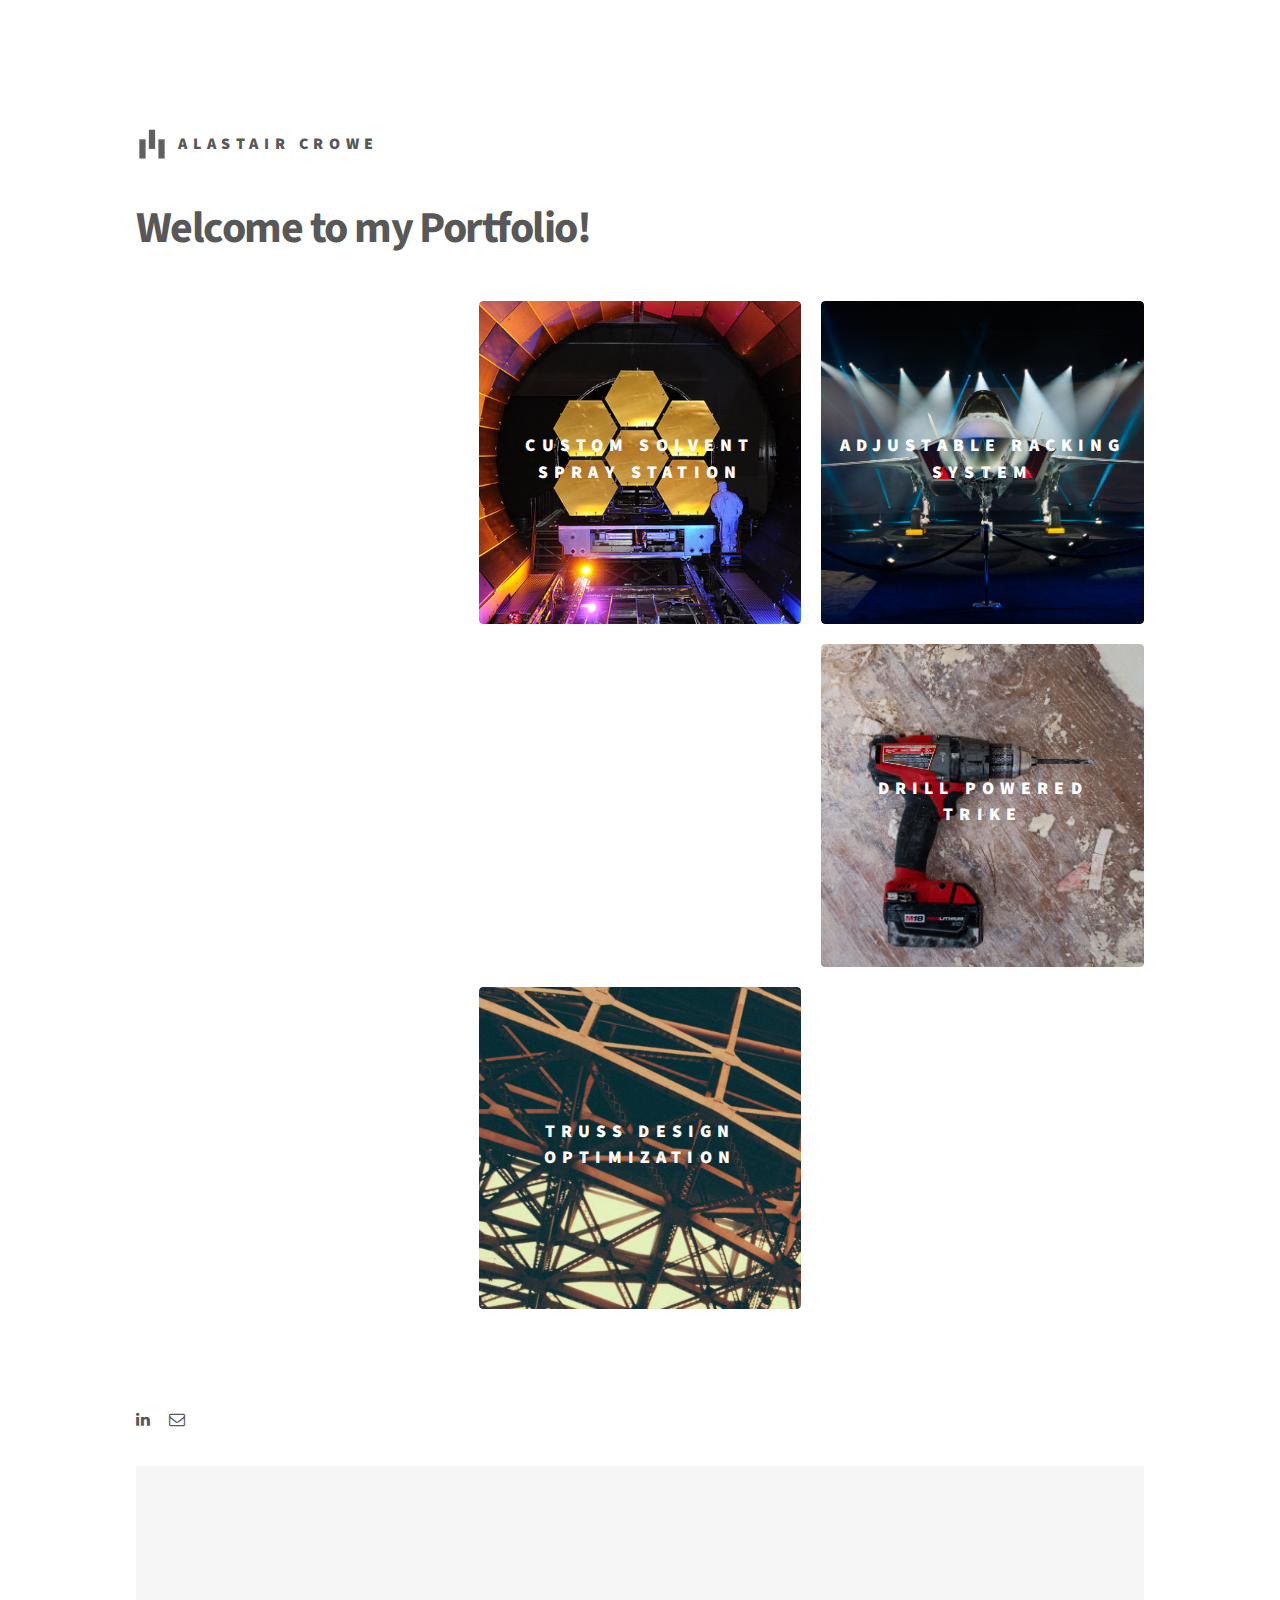
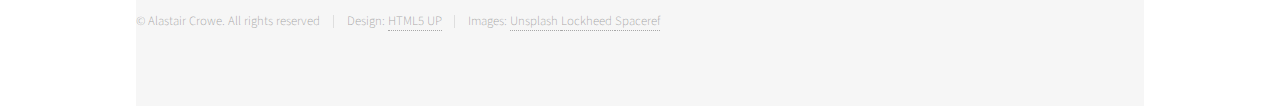
==== index.html @ b6aa8b02 "links" ====
<!DOCTYPE HTML>
<!--
	Phantom by HTML5 UP
	html5up.net | @ajlkn
	Free for personal and commercial use under the CCA 3.0 license (html5up.net/license)
-->
<html>
	<head>
		<title>Alastair Crowe's Portfolio</title>
		<meta charset="utf-8" />
		<meta name="viewport" content="width=device-width, initial-scale=1, user-scalable=no" />
		<link rel="stylesheet" href="assets/css/main.css" />
		<noscript><link rel="stylesheet" href="assets/css/noscript.css" /></noscript>
	</head>
	<body class="is-preload">
		<!-- Wrapper -->
			<div id="wrapper">

				<!-- Header -->
					<header id="header">
						<div class="inner">

							<!-- Logo -->
								<a href="index.html" class="logo">
									<span class="symbol"><img src="images/logo.svg" alt="" /></span><span class="title">Alastair Crowe</span>
								</a>


				<!-- Main -->
					<div id="main">
						<div class="inner">
							<header>
								<h1>Welcome to my Portfolio!
								</h1>

								
							</header>
							

							<section class="tiles">
									<article class="style3">
											<span class="image">
												<img src="images/flo.jpg" alt="" />
											</span>
											<a href="seniordesign.html">
												<h2>Flow Visulization System</h2>
												<div class="content">
													<p>Design Center Colorado</p>
												</div>
											</a>
										</article>
								<article class="style1">
									<span class="image">
										<img src="images/ballcr.jpg" alt="" />
									</span>
									<a href="solvent.html">
										<h2>Custom Solvent Spray Station</h2>
										<div class="content">
											<p>Ball Aerospace</p>
										</div>
									</a>
								</article>
								<article class="style2">
									<span class="image">
										<img src="images/racking.jpg" alt="" />
									</span>
									<a href="racks.html">
										<h2>Adjustable Racking System</h2>
										<div class="content">
											<p>Ball Aerospace</p>
										</div>
									</a>
								</article>

							
								<article class="style5">
									<span class="image">
										<img src="images/wastewater.jpg" alt="" />
									</span>
									<a href="MWH.html">
										<h2>Prefabricated Sump Proposal and Trial</h2>
										<div class="content">
											<p>MWH Constructors </p>
										</div>
									</a>
								</article>
								<article class="style6">
									<span class="image">
										<img src="images/numbers.jpg" alt="" />
									</span>
									<a href="handwritten.html">
										<h2>Handwritten Number Recognition</h2>
										<div class="content">
											<p>University of Colorado</p>
										</div>
									</a>
								</article>
								<article class="style2">
									<span class="image">
										<img src="images/drill.jpg" alt="" />
									</span>
									<a href="componantD.html">
										<h2>Drill Powered Trike</h2>
										<div class="content">
											<p>University of Colorado</p>
										</div>
									</a>
								</article>
								<article class="style3">
									<span class="image">
										<img src="images/doku.jpg" alt="" />
									</span>
									<a href="sudoku.html">
										<h2>Sudoku Solver</h2>
										<div class="content">
											<p>University of Colorado</p>
										</div>
									</a>
								</article>
								<article class="style1">
									<span class="image">
										<img src="images/trusspin.jpg" alt="" />
									</span>
									<a href="truss.html">
										<h2>Truss Design Optimization</h2>
										<div class="content">
											<p>University of Colorado</p>
										</div>
									</a>
								</article>

								
								
								
							</section>
						</div>
					</div>

				<!-- Footer -->

				<section>
									
						<ul class="icons">
							<li><a href="http://linkedin.com/in/alastaircrowe" class="icon style1 fa-linkedin"><span class="label">LinkedIn</span></a></li>
							
							<li><a href="contact.html" class="icon style1 fa-envelope-o"><span class="label">Email</span></a></li>
						</ul>
					</section>

					<footer id="footer">
							<div class="inner">
								

								<ul class="copyright">
									<li>&copy; Alastair Crowe. All rights reserved</li><li>Design: <a href="http://html5up.net">HTML5 UP</a></li><li>Images: <a href="unsplash.com">Unsplash </a><a href="https://www.flickr.com/photos/lockheedmartin/sets/72157601438420763/with/31091613120/">Lockheed </a><a href="http://spaceref.com/event/28th-national-space-symposium/ball-aerospace-opens-the-aperture-at-28th-annual-national-space-symposium.html">Spaceref</a></li>
								</ul>
							</div>
						</footer>
			</div>

		<!-- Scripts -->
			<script src="assets/js/jquery.min.js"></script>
			<script src="assets/js/browser.min.js"></script>
			<script src="assets/js/breakpoints.min.js"></script>
			<script src="assets/js/util.js"></script>
			<script src="assets/js/main.js"></script>

	</body>
</html>
---- assets/css/main.css ----
@import url(font-awesome.min.css);
@import url("https://fonts.googleapis.com/css?family=Source+Sans+Pro:300,700,900");

/*
	Phantom by HTML5 UP
	html5up.net | @ajlkn
	Free for personal and commercial use under the CCA 3.0 license (html5up.net/license)
*/

html, body, div, span, applet, object,
iframe, h1, h2, h3, h4, h5, h6, p, blockquote,
pre, a, abbr, acronym, address, big, cite,
code, del, dfn, em, img, ins, kbd, q, s, samp,
small, strike, strong, sub, sup, tt, var, b,
u, i, center, dl, dt, dd, ol, ul, li, fieldset,
form, label, legend, table, caption, tbody,
tfoot, thead, tr, th, td, article, aside,
canvas, details, embed, figure, figcaption,
footer, header, hgroup, menu, nav, output, ruby,
section, summary, time, mark, audio, video {
	margin: 0;
	padding: 0;
	border: 0;
	font-size: 100%;
	font: inherit;
	vertical-align: baseline;}

article, aside, details, figcaption, figure,
footer, header, hgroup, menu, nav, section {
	display: block;}

body {
	line-height: 1;
}

ol, ul {
	list-style: none;
}

blockquote, q {
	quotes: none;
}

	blockquote:before, blockquote:after, q:before, q:after {
		content: '';
		content: none;
	}

table {
	border-collapse: collapse;
	border-spacing: 0;
}

body {
	-webkit-text-size-adjust: none;
}

mark {
	background-color: transparent;
	color: inherit;
}

input::-moz-focus-inner {
	border: 0;
	padding: 0;
}

input, select, textarea {
	-moz-appearance: none;
	-webkit-appearance: none;
	-ms-appearance: none;
	appearance: none;
}

/* Basic */

	@-ms-viewport {
		width: device-width;
	}

	body {
		-ms-overflow-style: scrollbar;
	}

	@media screen and (max-width: 480px) {

		html, body {
			min-width: 320px;
		}

	}

	html {
		box-sizing: border-box;
	}

	*, *:before, *:after {
		box-sizing: inherit;
	}

	body {
		background: #ffffff;
	}

		body.is-preload *, body.is-preload *:before, body.is-preload *:after {
			-moz-animation: none !important;
			-webkit-animation: none !important;
			-ms-animation: none !important;
			animation: none !important;
			-moz-transition: none !important;
			-webkit-transition: none !important;
			-ms-transition: none !important;
			transition: none !important;
		}

/* Type */

	body, input, select, textarea {
		color: #585858;
		font-family: "Source Sans Pro", Helvetica, sans-serif;
		font-size: 16pt;
		font-weight: 300;
		line-height: 1.75;
	}

		@media screen and (max-width: 1680px) {

			body, input, select, textarea {
				font-size: 14pt;
			}

		}

		@media screen and (max-width: 1280px) {

			body, input, select, textarea {
				font-size: 12pt;
			}

		}

	a {
		-moz-transition: border-bottom-color 0.2s ease, color 0.2s ease;
		-webkit-transition: border-bottom-color 0.2s ease, color 0.2s ease;
		-ms-transition: border-bottom-color 0.2s ease, color 0.2s ease;
		transition: border-bottom-color 0.2s ease, color 0.2s ease;
		text-decoration: none;
		color: #585858;
		border-bottom: dotted 1px rgba(88, 88, 88, 0.5);
	}

		a:hover {
			border-bottom-color: transparent;
			color: #f2849e !important;
		}

	strong, b {
		font-weight: 900;
	}

	em, i {
		font-style: italic;
	}

	p {
		margin: 0 0 2em 0;
	}

	h1 {
		font-size: 2.75em;
		font-weight: 700;
		line-height: 1.3;
		margin: 0 0 1em 0;
		letter-spacing: -0.035em;
	}

		h1 a {
			color: inherit;
		}

		@media screen and (max-width: 736px) {

			h1 {
				font-size: 2em;
				margin: 0 0 1em 0;
			}

		}

		@media screen and (max-width: 360px) {

			h1 {
				font-size: 1.75em;
			}

		}

	h2, h3, h4, h5, h6 {
		font-weight: 900;
		line-height: 1.5;
		margin: 0 0 2em 0;
		text-transform: uppercase;
		letter-spacing: 0.35em;
	}

		h2 a, h3 a, h4 a, h5 a, h6 a {
			color: inherit;
		}

	h2 {
		font-size: 1.1em;
	}

	h3 {
		font-size: 1em;
	}

	h4 {
		font-size: 0.8em;
	}

	h5 {
		font-size: 0.8em;
	}

	h6 {
		font-size: 0.8em;
	}

	@media screen and (max-width: 980px) {

		h1 br, h2 br, h3 br, h4 br, h5 br, h6 br {
			display: none;
		}

	}

	@media screen and (max-width: 736px) {

		h2 {
			font-size: 1em;
		}

		h3 {
			font-size: 0.8em;
		}

	}

	sub {
		font-size: 0.8em;
		position: relative;
		top: 0.5em;
	}

	sup {
		font-size: 0.8em;
		position: relative;
		top: -0.5em;
	}

	blockquote {
		border-left: solid 4px #c9c9c9;
		font-style: italic;
		margin: 0 0 2em 0;
		padding: 0.5em 0 0.5em 2em;
	}

	code {
		background: rgba(144, 144, 144, 0.075);
		border-radius: 4px;
		border: solid 1px #c9c9c9;
		font-family: "Courier New", monospace;
		font-size: 0.9em;
		margin: 0 0.25em;
		padding: 0.25em 0.65em;
	}

	pre {
		-webkit-overflow-scrolling: touch;
		font-family: "Courier New", monospace;
		font-size: 0.9em;
		margin: 0 0 2em 0;
	}

		pre code {
			display: block;
			line-height: 1.75;
			padding: 1em 1.5em;
			overflow-x: auto;
		}

	hr {
		border: 0;
		border-bottom: solid 1px #c9c9c9;
		margin: 2em 0;
	}

		hr.major {
			margin: 3em 0;
		}

	.align-left {
		text-align: left;
	}

	.align-center {
		text-align: center;
	}

	.align-right {
		text-align: right;
	}

/* Row */

	.row {
		display: flex;
		flex-wrap: wrap;
		box-sizing: border-box;
		align-items: stretch;
	}

		.row > * {
			box-sizing: border-box;
		}

		.row.gtr-uniform > * > :last-child {
			margin-bottom: 0;
		}

		.row.aln-left {
			justify-content: flex-start;
		}

		.row.aln-center {
			justify-content: center;
		}

		.row.aln-right {
			justify-content: flex-end;
		}

		.row.aln-top {
			align-items: flex-start;
		}

		.row.aln-middle {
			align-items: center;
		}

		.row.aln-bottom {
			align-items: flex-end;
		}

		.row > .imp {
			order: -1;
		}

		.row > .col-1 {
			width: 8.3333333333%;
		}

		.row > .off-1 {
			margin-left: 8.3333333333%;
		}

		.row > .col-2 {
			width: 16.6666666667%;
		}

		.row > .off-2 {
			margin-left: 16.6666666667%;
		}

		.row > .col-3 {
			width: 25%;
		}

		.row > .off-3 {
			margin-left: 25%;
		}

		.row > .col-4 {
			width: 33.3333333333%;
		}

		.row > .off-4 {
			margin-left: 33.3333333333%;
		}

		.row > .col-5 {
			width: 41.6666666667%;
		}

		.row > .off-5 {
			margin-left: 41.6666666667%;
		}

		.row > .col-6 {
			width: 50%;
		}

		.row > .off-6 {
			margin-left: 50%;
		}

		.row > .col-7 {
			width: 58.3333333333%;
		}

		.row > .off-7 {
			margin-left: 58.3333333333%;
		}

		.row > .col-8 {
			width: 66.6666666667%;
		}

		.row > .off-8 {
			margin-left: 66.6666666667%;
		}

		.row > .col-9 {
			width: 75%;
		}

		.row > .off-9 {
			margin-left: 75%;
		}

		.row > .col-10 {
			width: 83.3333333333%;
		}

		.row > .off-10 {
			margin-left: 83.3333333333%;
		}

		.row > .col-11 {
			width: 91.6666666667%;
		}

		.row > .off-11 {
			margin-left: 91.6666666667%;
		}

		.row > .col-12 {
			width: 100%;
		}

		.row > .off-12 {
			margin-left: 100%;
		}

		.row.gtr-0 {
			margin-top: 0;
			margin-left: 0em;
		}

			.row.gtr-0 > * {
				padding: 0 0 0 0em;
			}

			.row.gtr-0.gtr-uniform {
				margin-top: 0em;
			}

				.row.gtr-0.gtr-uniform > * {
					padding-top: 0em;
				}

		.row.gtr-25 {
			margin-top: 0;
			margin-left: -0.5em;
		}

			.row.gtr-25 > * {
				padding: 0 0 0 0.5em;
			}

			.row.gtr-25.gtr-uniform {
				margin-top: -0.5em;
			}

				.row.gtr-25.gtr-uniform > * {
					padding-top: 0.5em;
				}

		.row.gtr-50 {
			margin-top: 0;
			margin-left: -1em;
		}

			.row.gtr-50 > * {
				padding: 0 0 0 1em;
			}

			.row.gtr-50.gtr-uniform {
				margin-top: -1em;
			}

				.row.gtr-50.gtr-uniform > * {
					padding-top: 1em;
				}

		.row {
			margin-top: 0;
			margin-left: -2em;
		}

			.row > * {
				padding: 0 0 0 2em;
			}

			.row.gtr-uniform {
				margin-top: -2em;
			}

				.row.gtr-uniform > * {
					padding-top: 2em;
				}

		.row.gtr-150 {
			margin-top: 0;
			margin-left: -3em;
		}

			.row.gtr-150 > * {
				padding: 0 0 0 3em;
			}

			.row.gtr-150.gtr-uniform {
				margin-top: -3em;
			}

				.row.gtr-150.gtr-uniform > * {
					padding-top: 3em;
				}

		.row.gtr-200 {
			margin-top: 0;
			margin-left: -4em;
		}

			.row.gtr-200 > * {
				padding: 0 0 0 4em;
			}

			.row.gtr-200.gtr-uniform {
				margin-top: -4em;
			}

				.row.gtr-200.gtr-uniform > * {
					padding-top: 4em;
				}

		@media screen and (max-width: 1680px) {

			.row {
				display: flex;
				flex-wrap: wrap;
				box-sizing: border-box;
				align-items: stretch;
			}

				.row > * {
					box-sizing: border-box;
				}

				.row.gtr-uniform > * > :last-child {
					margin-bottom: 0;
				}

				.row.aln-left {
					justify-content: flex-start;
				}

				.row.aln-center {
					justify-content: center;
				}

				.row.aln-right {
					justify-content: flex-end;
				}

				.row.aln-top {
					align-items: flex-start;
				}

				.row.aln-middle {
					align-items: center;
				}

				.row.aln-bottom {
					align-items: flex-end;
				}

				.row > .imp-xlarge {
					order: -1;
				}

				.row > .col-1-xlarge {
					width: 8.3333333333%;
				}

				.row > .off-1-xlarge {
					margin-left: 8.3333333333%;
				}

				.row > .col-2-xlarge {
					width: 16.6666666667%;
				}

				.row > .off-2-xlarge {
					margin-left: 16.6666666667%;
				}

				.row > .col-3-xlarge {
					width: 25%;
				}

				.row > .off-3-xlarge {
					margin-left: 25%;
				}

				.row > .col-4-xlarge {
					width: 33.3333333333%;
				}

				.row > .off-4-xlarge {
					margin-left: 33.3333333333%;
				}

				.row > .col-5-xlarge {
					width: 41.6666666667%;
				}

				.row > .off-5-xlarge {
					margin-left: 41.6666666667%;
				}

				.row > .col-6-xlarge {
					width: 50%;
				}

				.row > .off-6-xlarge {
					margin-left: 50%;
				}

				.row > .col-7-xlarge {
					width: 58.3333333333%;
				}

				.row > .off-7-xlarge {
					margin-left: 58.3333333333%;
				}

				.row > .col-8-xlarge {
					width: 66.6666666667%;
				}

				.row > .off-8-xlarge {
					margin-left: 66.6666666667%;
				}

				.row > .col-9-xlarge {
					width: 75%;
				}

				.row > .off-9-xlarge {
					margin-left: 75%;
				}

				.row > .col-10-xlarge {
					width: 83.3333333333%;
				}

				.row > .off-10-xlarge {
					margin-left: 83.3333333333%;
				}

				.row > .col-11-xlarge {
					width: 91.6666666667%;
				}

				.row > .off-11-xlarge {
					margin-left: 91.6666666667%;
				}

				.row > .col-12-xlarge {
					width: 100%;
				}

				.row > .off-12-xlarge {
					margin-left: 100%;
				}

				.row.gtr-0 {
					margin-top: 0;
					margin-left: 0em;
				}

					.row.gtr-0 > * {
						padding: 0 0 0 0em;
					}

					.row.gtr-0.gtr-uniform {
						margin-top: 0em;
					}

						.row.gtr-0.gtr-uniform > * {
							padding-top: 0em;
						}

				.row.gtr-25 {
					margin-top: 0;
					margin-left: -0.5em;
				}

					.row.gtr-25 > * {
						padding: 0 0 0 0.5em;
					}

					.row.gtr-25.gtr-uniform {
						margin-top: -0.5em;
					}

						.row.gtr-25.gtr-uniform > * {
							padding-top: 0.5em;
						}

				.row.gtr-50 {
					margin-top: 0;
					margin-left: -1em;
				}

					.row.gtr-50 > * {
						padding: 0 0 0 1em;
					}

					.row.gtr-50.gtr-uniform {
						margin-top: -1em;
					}

						.row.gtr-50.gtr-uniform > * {
							padding-top: 1em;
						}

				.row {
					margin-top: 0;
					margin-left: -2em;
				}

					.row > * {
						padding: 0 0 0 2em;
					}

					.row.gtr-uniform {
						margin-top: -2em;
					}

						.row.gtr-uniform > * {
							padding-top: 2em;
						}

				.row.gtr-150 {
					margin-top: 0;
					margin-left: -3em;
				}

					.row.gtr-150 > * {
						padding: 0 0 0 3em;
					}

					.row.gtr-150.gtr-uniform {
						margin-top: -3em;
					}

						.row.gtr-150.gtr-uniform > * {
							padding-top: 3em;
						}

				.row.gtr-200 {
					margin-top: 0;
					margin-left: -4em;
				}

					.row.gtr-200 > * {
						padding: 0 0 0 4em;
					}

					.row.gtr-200.gtr-uniform {
						margin-top: -4em;
					}

						.row.gtr-200.gtr-uniform > * {
							padding-top: 4em;
						}

		}

		@media screen and (max-width: 1280px) {

			.row {
				display: flex;
				flex-wrap: wrap;
				box-sizing: border-box;
				align-items: stretch;
			}

				.row > * {
					box-sizing: border-box;
				}

				.row.gtr-uniform > * > :last-child {
					margin-bottom: 0;
				}

				.row.aln-left {
					justify-content: flex-start;
				}

				.row.aln-center {
					justify-content: center;
				}

				.row.aln-right {
					justify-content: flex-end;
				}

				.row.aln-top {
					align-items: flex-start;
				}

				.row.aln-middle {
					align-items: center;
				}

				.row.aln-bottom {
					align-items: flex-end;
				}

				.row > .imp-large {
					order: -1;
				}

				.row > .col-1-large {
					width: 8.3333333333%;
				}

				.row > .off-1-large {
					margin-left: 8.3333333333%;
				}

				.row > .col-2-large {
					width: 16.6666666667%;
				}

				.row > .off-2-large {
					margin-left: 16.6666666667%;
				}

				.row > .col-3-large {
					width: 25%;
				}

				.row > .off-3-large {
					margin-left: 25%;
				}

				.row > .col-4-large {
					width: 33.3333333333%;
				}

				.row > .off-4-large {
					margin-left: 33.3333333333%;
				}

				.row > .col-5-large {
					width: 41.6666666667%;
				}

				.row > .off-5-large {
					margin-left: 41.6666666667%;
				}

				.row > .col-6-large {
					width: 50%;
				}

				.row > .off-6-large {
					margin-left: 50%;
				}

				.row > .col-7-large {
					width: 58.3333333333%;
				}

				.row > .off-7-large {
					margin-left: 58.3333333333%;
				}

				.row > .col-8-large {
					width: 66.6666666667%;
				}

				.row > .off-8-large {
					margin-left: 66.6666666667%;
				}

				.row > .col-9-large {
					width: 75%;
				}

				.row > .off-9-large {
					margin-left: 75%;
				}

				.row > .col-10-large {
					width: 83.3333333333%;
				}

				.row > .off-10-large {
					margin-left: 83.3333333333%;
				}

				.row > .col-11-large {
					width: 91.6666666667%;
				}

				.row > .off-11-large {
					margin-left: 91.6666666667%;
				}

				.row > .col-12-large {
					width: 100%;
				}

				.row > .off-12-large {
					margin-left: 100%;
				}

				.row.gtr-0 {
					margin-top: 0;
					margin-left: 0em;
				}

					.row.gtr-0 > * {
						padding: 0 0 0 0em;
					}

					.row.gtr-0.gtr-uniform {
						margin-top: 0em;
					}

						.row.gtr-0.gtr-uniform > * {
							padding-top: 0em;
						}

				.row.gtr-25 {
					margin-top: 0;
					margin-left: -0.5em;
				}

					.row.gtr-25 > * {
						padding: 0 0 0 0.5em;
					}

					.row.gtr-25.gtr-uniform {
						margin-top: -0.5em;
					}

						.row.gtr-25.gtr-uniform > * {
							padding-top: 0.5em;
						}

				.row.gtr-50 {
					margin-top: 0;
					margin-left: -1em;
				}

					.row.gtr-50 > * {
						padding: 0 0 0 1em;
					}

					.row.gtr-50.gtr-uniform {
						margin-top: -1em;
					}

						.row.gtr-50.gtr-uniform > * {
							padding-top: 1em;
						}

				.row {
					margin-top: 0;
					margin-left: -2em;
				}

					.row > * {
						padding: 0 0 0 2em;
					}

					.row.gtr-uniform {
						margin-top: -2em;
					}

						.row.gtr-uniform > * {
							padding-top: 2em;
						}

				.row.gtr-150 {
					margin-top: 0;
					margin-left: -3em;
				}

					.row.gtr-150 > * {
						padding: 0 0 0 3em;
					}

					.row.gtr-150.gtr-uniform {
						margin-top: -3em;
					}

						.row.gtr-150.gtr-uniform > * {
							padding-top: 3em;
						}

				.row.gtr-200 {
					margin-top: 0;
					margin-left: -4em;
				}

					.row.gtr-200 > * {
						padding: 0 0 0 4em;
					}

					.row.gtr-200.gtr-uniform {
						margin-top: -4em;
					}

						.row.gtr-200.gtr-uniform > * {
							padding-top: 4em;
						}

		}

		@media screen and (max-width: 980px) {

			.row {
				display: flex;
				flex-wrap: wrap;
				box-sizing: border-box;
				align-items: stretch;
			}

				.row > * {
					box-sizing: border-box;
				}

				.row.gtr-uniform > * > :last-child {
					margin-bottom: 0;
				}

				.row.aln-left {
					justify-content: flex-start;
				}

				.row.aln-center {
					justify-content: center;
				}

				.row.aln-right {
					justify-content: flex-end;
				}

				.row.aln-top {
					align-items: flex-start;
				}

				.row.aln-middle {
					align-items: center;
				}

				.row.aln-bottom {
					align-items: flex-end;
				}

				.row > .imp-medium {
					order: -1;
				}

				.row > .col-1-medium {
					width: 8.3333333333%;
				}

				.row > .off-1-medium {
					margin-left: 8.3333333333%;
				}

				.row > .col-2-medium {
					width: 16.6666666667%;
				}

				.row > .off-2-medium {
					margin-left: 16.6666666667%;
				}

				.row > .col-3-medium {
					width: 25%;
				}

				.row > .off-3-medium {
					margin-left: 25%;
				}

				.row > .col-4-medium {
					width: 33.3333333333%;
				}

				.row > .off-4-medium {
					margin-left: 33.3333333333%;
				}

				.row > .col-5-medium {
					width: 41.6666666667%;
				}

				.row > .off-5-medium {
					margin-left: 41.6666666667%;
				}

				.row > .col-6-medium {
					width: 50%;
				}

				.row > .off-6-medium {
					margin-left: 50%;
				}

				.row > .col-7-medium {
					width: 58.3333333333%;
				}

				.row > .off-7-medium {
					margin-left: 58.3333333333%;
				}

				.row > .col-8-medium {
					width: 66.6666666667%;
				}

				.row > .off-8-medium {
					margin-left: 66.6666666667%;
				}

				.row > .col-9-medium {
					width: 75%;
				}

				.row > .off-9-medium {
					margin-left: 75%;
				}

				.row > .col-10-medium {
					width: 83.3333333333%;
				}

				.row > .off-10-medium {
					margin-left: 83.3333333333%;
				}

				.row > .col-11-medium {
					width: 91.6666666667%;
				}

				.row > .off-11-medium {
					margin-left: 91.6666666667%;
				}

				.row > .col-12-medium {
					width: 100%;
				}

				.row > .off-12-medium {
					margin-left: 100%;
				}

				.row.gtr-0 {
					margin-top: 0;
					margin-left: 0em;
				}

					.row.gtr-0 > * {
						padding: 0 0 0 0em;
					}

					.row.gtr-0.gtr-uniform {
						margin-top: 0em;
					}

						.row.gtr-0.gtr-uniform > * {
							padding-top: 0em;
						}

				.row.gtr-25 {
					margin-top: 0;
					margin-left: -0.375em;
				}

					.row.gtr-25 > * {
						padding: 0 0 0 0.375em;
					}

					.row.gtr-25.gtr-uniform {
						margin-top: -0.375em;
					}

						.row.gtr-25.gtr-uniform > * {
							padding-top: 0.375em;
						}

				.row.gtr-50 {
					margin-top: 0;
					margin-left: -0.75em;
				}

					.row.gtr-50 > * {
						padding: 0 0 0 0.75em;
					}

					.row.gtr-50.gtr-uniform {
						margin-top: -0.75em;
					}

						.row.gtr-50.gtr-uniform > * {
							padding-top: 0.75em;
						}

				.row {
					margin-top: 0;
					margin-left: -1.5em;
				}

					.row > * {
						padding: 0 0 0 1.5em;
					}

					.row.gtr-uniform {
						margin-top: -1.5em;
					}

						.row.gtr-uniform > * {
							padding-top: 1.5em;
						}

				.row.gtr-150 {
					margin-top: 0;
					margin-left: -2.25em;
				}

					.row.gtr-150 > * {
						padding: 0 0 0 2.25em;
					}

					.row.gtr-150.gtr-uniform {
						margin-top: -2.25em;
					}

						.row.gtr-150.gtr-uniform > * {
							padding-top: 2.25em;
						}

				.row.gtr-200 {
					margin-top: 0;
					margin-left: -3em;
				}

					.row.gtr-200 > * {
						padding: 0 0 0 3em;
					}

					.row.gtr-200.gtr-uniform {
						margin-top: -3em;
					}

						.row.gtr-200.gtr-uniform > * {
							padding-top: 3em;
						}

		}

		@media screen and (max-width: 736px) {

			.row {
				display: flex;
				flex-wrap: wrap;
				box-sizing: border-box;
				align-items: stretch;
			}

				.row > * {
					box-sizing: border-box;
				}

				.row.gtr-uniform > * > :last-child {
					margin-bottom: 0;
				}

				.row.aln-left {
					justify-content: flex-start;
				}

				.row.aln-center {
					justify-content: center;
				}

				.row.aln-right {
					justify-content: flex-end;
				}

				.row.aln-top {
					align-items: flex-start;
				}

				.row.aln-middle {
					align-items: center;
				}

				.row.aln-bottom {
					align-items: flex-end;
				}

				.row > .imp-small {
					order: -1;
				}

				.row > .col-1-small {
					width: 8.3333333333%;
				}

				.row > .off-1-small {
					margin-left: 8.3333333333%;
				}

				.row > .col-2-small {
					width: 16.6666666667%;
				}

				.row > .off-2-small {
					margin-left: 16.6666666667%;
				}

				.row > .col-3-small {
					width: 25%;
				}

				.row > .off-3-small {
					margin-left: 25%;
				}

				.row > .col-4-small {
					width: 33.3333333333%;
				}

				.row > .off-4-small {
					margin-left: 33.3333333333%;
				}

				.row > .col-5-small {
					width: 41.6666666667%;
				}

				.row > .off-5-small {
					margin-left: 41.6666666667%;
				}

				.row > .col-6-small {
					width: 50%;
				}

				.row > .off-6-small {
					margin-left: 50%;
				}

				.row > .col-7-small {
					width: 58.3333333333%;
				}

				.row > .off-7-small {
					margin-left: 58.3333333333%;
				}

				.row > .col-8-small {
					width: 66.6666666667%;
				}

				.row > .off-8-small {
					margin-left: 66.6666666667%;
				}

				.row > .col-9-small {
					width: 75%;
				}

				.row > .off-9-small {
					margin-left: 75%;
				}

				.row > .col-10-small {
					width: 83.3333333333%;
				}

				.row > .off-10-small {
					margin-left: 83.3333333333%;
				}

				.row > .col-11-small {
					width: 91.6666666667%;
				}

				.row > .off-11-small {
					margin-left: 91.6666666667%;
				}

				.row > .col-12-small {
					width: 100%;
				}

				.row > .off-12-small {
					margin-left: 100%;
				}

				.row.gtr-0 {
					margin-top: 0;
					margin-left: 0em;
				}

					.row.gtr-0 > * {
						padding: 0 0 0 0em;
					}

					.row.gtr-0.gtr-uniform {
						margin-top: 0em;
					}

						.row.gtr-0.gtr-uniform > * {
							padding-top: 0em;
						}

				.row.gtr-25 {
					margin-top: 0;
					margin-left: -0.25em;
				}

					.row.gtr-25 > * {
						padding: 0 0 0 0.25em;
					}

					.row.gtr-25.gtr-uniform {
						margin-top: -0.25em;
					}

						.row.gtr-25.gtr-uniform > * {
							padding-top: 0.25em;
						}

				.row.gtr-50 {
					margin-top: 0;
					margin-left: -0.5em;
				}

					.row.gtr-50 > * {
						padding: 0 0 0 0.5em;
					}

					.row.gtr-50.gtr-uniform {
						margin-top: -0.5em;
					}

						.row.gtr-50.gtr-uniform > * {
							padding-top: 0.5em;
						}

				.row {
					margin-top: 0;
					margin-left: -1em;
				}

					.row > * {
						padding: 0 0 0 1em;
					}

					.row.gtr-uniform {
						margin-top: -1em;
					}

						.row.gtr-uniform > * {
							padding-top: 1em;
						}

				.row.gtr-150 {
					margin-top: 0;
					margin-left: -1.5em;
				}

					.row.gtr-150 > * {
						padding: 0 0 0 1.5em;
					}

					.row.gtr-150.gtr-uniform {
						margin-top: -1.5em;
					}

						.row.gtr-150.gtr-uniform > * {
							padding-top: 1.5em;
						}

				.row.gtr-200 {
					margin-top: 0;
					margin-left: -2em;
				}

					.row.gtr-200 > * {
						padding: 0 0 0 2em;
					}

					.row.gtr-200.gtr-uniform {
						margin-top: -2em;
					}

						.row.gtr-200.gtr-uniform > * {
							padding-top: 2em;
						}

		}

		@media screen and (max-width: 480px) {

			.row {
				display: flex;
				flex-wrap: wrap;
				box-sizing: border-box;
				align-items: stretch;
			}

				.row > * {
					box-sizing: border-box;
				}

				.row.gtr-uniform > * > :last-child {
					margin-bottom: 0;
				}

				.row.aln-left {
					justify-content: flex-start;
				}

				.row.aln-center {
					justify-content: center;
				}

				.row.aln-right {
					justify-content: flex-end;
				}

				.row.aln-top {
					align-items: flex-start;
				}

				.row.aln-middle {
					align-items: center;
				}

				.row.aln-bottom {
					align-items: flex-end;
				}

				.row > .imp-xsmall {
					order: -1;
				}

				.row > .col-1-xsmall {
					width: 8.3333333333%;
				}

				.row > .off-1-xsmall {
					margin-left: 8.3333333333%;
				}

				.row > .col-2-xsmall {
					width: 16.6666666667%;
				}

				.row > .off-2-xsmall {
					margin-left: 16.6666666667%;
				}

				.row > .col-3-xsmall {
					width: 25%;
				}

				.row > .off-3-xsmall {
					margin-left: 25%;
				}

				.row > .col-4-xsmall {
					width: 33.3333333333%;
				}

				.row > .off-4-xsmall {
					margin-left: 33.3333333333%;
				}

				.row > .col-5-xsmall {
					width: 41.6666666667%;
				}

				.row > .off-5-xsmall {
					margin-left: 41.6666666667%;
				}

				.row > .col-6-xsmall {
					width: 50%;
				}

				.row > .off-6-xsmall {
					margin-left: 50%;
				}

				.row > .col-7-xsmall {
					width: 58.3333333333%;
				}

				.row > .off-7-xsmall {
					margin-left: 58.3333333333%;
				}

				.row > .col-8-xsmall {
					width: 66.6666666667%;
				}

				.row > .off-8-xsmall {
					margin-left: 66.6666666667%;
				}

				.row > .col-9-xsmall {
					width: 75%;
				}

				.row > .off-9-xsmall {
					margin-left: 75%;
				}

				.row > .col-10-xsmall {
					width: 83.3333333333%;
				}

				.row > .off-10-xsmall {
					margin-left: 83.3333333333%;
				}

				.row > .col-11-xsmall {
					width: 91.6666666667%;
				}

				.row > .off-11-xsmall {
					margin-left: 91.6666666667%;
				}

				.row > .col-12-xsmall {
					width: 100%;
				}

				.row > .off-12-xsmall {
					margin-left: 100%;
				}

				.row.gtr-0 {
					margin-top: 0;
					margin-left: 0em;
				}

					.row.gtr-0 > * {
						padding: 0 0 0 0em;
					}

					.row.gtr-0.gtr-uniform {
						margin-top: 0em;
					}

						.row.gtr-0.gtr-uniform > * {
							padding-top: 0em;
						}

				.row.gtr-25 {
					margin-top: 0;
					margin-left: -0.25em;
				}

					.row.gtr-25 > * {
						padding: 0 0 0 0.25em;
					}

					.row.gtr-25.gtr-uniform {
						margin-top: -0.25em;
					}

						.row.gtr-25.gtr-uniform > * {
							padding-top: 0.25em;
						}

				.row.gtr-50 {
					margin-top: 0;
					margin-left: -0.5em;
				}

					.row.gtr-50 > * {
						padding: 0 0 0 0.5em;
					}

					.row.gtr-50.gtr-uniform {
						margin-top: -0.5em;
					}

						.row.gtr-50.gtr-uniform > * {
							padding-top: 0.5em;
						}

				.row {
					margin-top: 0;
					margin-left: -1em;
				}

					.row > * {
						padding: 0 0 0 1em;
					}

					.row.gtr-uniform {
						margin-top: -1em;
					}

						.row.gtr-uniform > * {
							padding-top: 1em;
						}

				.row.gtr-150 {
					margin-top: 0;
					margin-left: -1.5em;
				}

					.row.gtr-150 > * {
						padding: 0 0 0 1.5em;
					}

					.row.gtr-150.gtr-uniform {
						margin-top: -1.5em;
					}

						.row.gtr-150.gtr-uniform > * {
							padding-top: 1.5em;
						}

				.row.gtr-200 {
					margin-top: 0;
					margin-left: -2em;
				}

					.row.gtr-200 > * {
						padding: 0 0 0 2em;
					}

					.row.gtr-200.gtr-uniform {
						margin-top: -2em;
					}

						.row.gtr-200.gtr-uniform > * {
							padding-top: 2em;
						}

		}

/* Section/Article */

	section.special, article.special {
		text-align: center;
	}

	header p {
		margin-top: -1em;
	}

	@media screen and (max-width: 736px) {

		header p {
			margin-top: 0;
		}

	}

/* Icon */

	.icon {
		text-decoration: none;
		border-bottom: none;
		position: relative;
	}

		.icon:before {
			-moz-osx-font-smoothing: grayscale;
			-webkit-font-smoothing: antialiased;
			font-family: FontAwesome;
			font-style: normal;
			font-weight: normal;
			text-transform: none !important;
		}

		.icon > .label {
			display: none;
		}

		.icon.style2 {
			-moz-transition: background-color 0.2s ease-in-out, color 0.2s ease-in-out, border-color 0.2s ease-in-out;
			-webkit-transition: background-color 0.2s ease-in-out, color 0.2s ease-in-out, border-color 0.2s ease-in-out;
			-ms-transition: background-color 0.2s ease-in-out, color 0.2s ease-in-out, border-color 0.2s ease-in-out;
			transition: background-color 0.2s ease-in-out, color 0.2s ease-in-out, border-color 0.2s ease-in-out;
			background-color: transparent;
			border: solid 1px #c9c9c9;
			border-radius: 4px;
			width: 2.65em;
			height: 2.65em;
			display: inline-block;
			text-align: center;
			line-height: 2.65em;
			color: inherit;
		}

			.icon.style2:before {
				font-size: 1.1em;
			}

			.icon.style2:hover {
				color: #f2849e;
				border-color: #f2849e;
			}

			.icon.style2:active {
				background-color: rgba(242, 132, 158, 0.1);
			}

/* List */

	ol {
		list-style: decimal;
		margin: 0 0 2em 0;
		padding-left: 1.25em;
	}

		ol li {
			padding-left: 0.25em;
		}

	ul {
		list-style: disc;
		margin: 0 0 2em 0;
		padding-left: 1em;
	}

		ul li {
			padding-left: 0.5em;
		}

		ul.alt {
			list-style: none;
			padding-left: 0;
		}

			ul.alt li {
				border-top: solid 1px #c9c9c9;
				padding: 0.5em 0;
			}

				ul.alt li:first-child {
					border-top: 0;
					padding-top: 0;
				}

	dl {
		margin: 0 0 2em 0;
	}

		dl dt {
			display: block;
			font-weight: 900;
			margin: 0 0 1em 0;
		}

		dl dd {
			margin-left: 2em;
		}

/* Actions */

	ul.actions {
		display: -moz-flex;
		display: -webkit-flex;
		display: -ms-flex;
		display: flex;
		cursor: default;
		list-style: none;
		margin-left: -1em;
		padding-left: 0;
	}

		ul.actions li {
			padding: 0 0 0 1em;
			vertical-align: middle;
		}

		ul.actions.special {
			-moz-justify-content: center;
			-webkit-justify-content: center;
			-ms-justify-content: center;
			justify-content: center;
			width: 100%;
			margin-left: 0;
		}

			ul.actions.special li:first-child {
				padding-left: 0;
			}

		ul.actions.stacked {
			-moz-flex-direction: column;
			-webkit-flex-direction: column;
			-ms-flex-direction: column;
			flex-direction: column;
			margin-left: 0;
		}

			ul.actions.stacked li {
				padding: 1.3em 0 0 0;
			}

				ul.actions.stacked li:first-child {
					padding-top: 0;
				}

		ul.actions.fit {
			width: calc(100% + 1em);
		}

			ul.actions.fit li {
				-moz-flex-grow: 1;
				-webkit-flex-grow: 1;
				-ms-flex-grow: 1;
				flex-grow: 1;
				-moz-flex-shrink: 1;
				-webkit-flex-shrink: 1;
				-ms-flex-shrink: 1;
				flex-shrink: 1;
				width: 100%;
			}

				ul.actions.fit li > * {
					width: 100%;
				}

			ul.actions.fit.stacked {
				width: 100%;
			}

		@media screen and (max-width: 480px) {

			ul.actions:not(.fixed) {
				-moz-flex-direction: column;
				-webkit-flex-direction: column;
				-ms-flex-direction: column;
				flex-direction: column;
				margin-left: 0;
				width: 100% !important;
			}

				ul.actions:not(.fixed) li {
					-moz-flex-grow: 1;
					-webkit-flex-grow: 1;
					-ms-flex-grow: 1;
					flex-grow: 1;
					-moz-flex-shrink: 1;
					-webkit-flex-shrink: 1;
					-ms-flex-shrink: 1;
					flex-shrink: 1;
					padding: 1em 0 0 0;
					text-align: center;
					width: 100%;
				}

					ul.actions:not(.fixed) li > * {
						width: 100%;
					}

					ul.actions:not(.fixed) li:first-child {
						padding-top: 0;
					}

					ul.actions:not(.fixed) li input[type="submit"],
					ul.actions:not(.fixed) li input[type="reset"],
					ul.actions:not(.fixed) li input[type="button"],
					ul.actions:not(.fixed) li button,
					ul.actions:not(.fixed) li .button {
						width: 100%;
					}

						ul.actions:not(.fixed) li input[type="submit"].icon:before,
						ul.actions:not(.fixed) li input[type="reset"].icon:before,
						ul.actions:not(.fixed) li input[type="button"].icon:before,
						ul.actions:not(.fixed) li button.icon:before,
						ul.actions:not(.fixed) li .button.icon:before {
							margin-left: -0.5rem;
						}

		}

/* Icons */

	ul.icons {
		cursor: default;
		list-style: none;
		padding-left: 0;
		margin: -1em 0 2em -1em;
	}

		ul.icons li {
			display: inline-block;
			padding: 1em 0 0 1em;
		}

/* Form */

	form {
		margin: 0 0 2em 0;
		overflow-x: hidden;
	}

		form > :last-child {
			margin-bottom: 0;
		}

		form > .fields {
			display: -moz-flex;
			display: -webkit-flex;
			display: -ms-flex;
			display: flex;
			-moz-flex-wrap: wrap;
			-webkit-flex-wrap: wrap;
			-ms-flex-wrap: wrap;
			flex-wrap: wrap;
			width: calc(100% + 3em);
			margin: -1.5em 0 2em -1.5em;
		}

			form > .fields > .field {
				-moz-flex-grow: 0;
				-webkit-flex-grow: 0;
				-ms-flex-grow: 0;
				flex-grow: 0;
				-moz-flex-shrink: 0;
				-webkit-flex-shrink: 0;
				-ms-flex-shrink: 0;
				flex-shrink: 0;
				padding: 1.5em 0 0 1.5em;
				width: calc(100% - 1.5em);
			}

				form > .fields > .field.half {
					width: calc(50% - 0.75em);
				}

				form > .fields > .field.third {
					width: calc(100%/3 - 0.5em);
				}

				form > .fields > .field.quarter {
					width: calc(25% - 0.375em);
				}

		@media screen and (max-width: 480px) {

			form > .fields {
				width: calc(100% + 3em);
				margin: -1.5em 0 2em -1.5em;
			}

				form > .fields > .field {
					padding: 1.5em 0 0 1.5em;
					width: calc(100% - 1.5em);
				}

					form > .fields > .field.half {
						width: calc(100% - 1.5em);
					}

					form > .fields > .field.third {
						width: calc(100% - 1.5em);
					}

					form > .fields > .field.quarter {
						width: calc(100% - 1.5em);
					}

		}

	label {
		display: block;
		font-size: 0.9em;
		font-weight: 900;
		margin: 0 0 1em 0;
	}

	input[type="text"],
	input[type="password"],
	input[type="email"],
	input[type="tel"],
	select,
	textarea {
		-moz-appearance: none;
		-webkit-appearance: none;
		-ms-appearance: none;
		appearance: none;
		background-color: transparent;
		border: none;
		border-radius: 0;
		border-bottom: solid 1px #c9c9c9;
		color: inherit;
		display: block;
		outline: 0;
		padding: 0;
		text-decoration: none;
		width: 100%;
	}

		input[type="text"]:invalid,
		input[type="password"]:invalid,
		input[type="email"]:invalid,
		input[type="tel"]:invalid,
		select:invalid,
		textarea:invalid {
			box-shadow: none;
		}

		input[type="text"]:focus,
		input[type="password"]:focus,
		input[type="email"]:focus,
		input[type="tel"]:focus,
		select:focus,
		textarea:focus {
			border-bottom-color: #f2849e;
			box-shadow: inset 0 -1px 0 0 #f2849e;
		}

	select {
		background-image: url("data:image/svg+xml;charset=utf8,%3Csvg xmlns='http://www.w3.org/2000/svg' width='40' height='40' preserveAspectRatio='none' viewBox='0 0 40 40'%3E%3Cpath d='M9.4,12.3l10.4,10.4l10.4-10.4c0.2-0.2,0.5-0.4,0.9-0.4c0.3,0,0.6,0.1,0.9,0.4l3.3,3.3c0.2,0.2,0.4,0.5,0.4,0.9 c0,0.4-0.1,0.6-0.4,0.9L20.7,31.9c-0.2,0.2-0.5,0.4-0.9,0.4c-0.3,0-0.6-0.1-0.9-0.4L4.3,17.3c-0.2-0.2-0.4-0.5-0.4-0.9 c0-0.4,0.1-0.6,0.4-0.9l3.3-3.3c0.2-0.2,0.5-0.4,0.9-0.4S9.1,12.1,9.4,12.3z' fill='%23c9c9c9' /%3E%3C/svg%3E");
		background-size: 1.25rem;
		background-repeat: no-repeat;
		background-position: calc(100% - 1rem) center;
		height: 3em;
		padding-right: 3em;
		text-overflow: ellipsis;
	}

		select option {
			background: #ffffff;
		}

		select:focus::-ms-value {
			background-color: transparent;
		}

		select::-ms-expand {
			display: none;
		}

	input[type="text"],
	input[type="password"],
	input[type="email"],
	select {
		height: 3em;
	}

	textarea {
		padding: 0;
		min-height: 3.75em;
	}

	input[type="checkbox"],
	input[type="radio"] {
		-moz-appearance: none;
		-webkit-appearance: none;
		-ms-appearance: none;
		appearance: none;
		display: block;
		float: left;
		margin-right: -2em;
		opacity: 0;
		width: 1em;
		z-index: -1;
	}

		input[type="checkbox"] + label,
		input[type="radio"] + label {
			text-decoration: none;
			color: #585858;
			cursor: pointer;
			display: inline-block;
			font-size: 1em;
			font-weight: 300;
			padding-left: 2.55em;
			padding-right: 0.75em;
			position: relative;
		}

			input[type="checkbox"] + label:before,
			input[type="radio"] + label:before {
				-moz-osx-font-smoothing: grayscale;
				-webkit-font-smoothing: antialiased;
				font-family: FontAwesome;
				font-style: normal;
				font-weight: normal;
				text-transform: none !important;
			}

			input[type="checkbox"] + label:before,
			input[type="radio"] + label:before {
				border-radius: 4px;
				border: solid 1px #c9c9c9;
				content: '';
				display: inline-block;
				height: 1.8em;
				left: 0;
				line-height: 1.725em;
				position: absolute;
				text-align: center;
				top: 0;
				width: 1.8em;
			}

		input[type="checkbox"]:checked + label:before,
		input[type="radio"]:checked + label:before {
			background: #585858;
			border-color: #585858;
			color: #ffffff;
			content: '\f00c';
		}

		input[type="checkbox"]:focus + label:before,
		input[type="radio"]:focus + label:before {
			border-color: #f2849e;
			box-shadow: 0 0 0 1px #f2849e;
		}

	input[type="checkbox"] + label:before {
		border-radius: 4px;
	}

	input[type="radio"] + label:before {
		border-radius: 100%;
	}

/* Box */

	.box {
		border-radius: 4px;
		border: solid 1px #c9c9c9;
		margin-bottom: 2em;
		padding: 1.5em;
	}

		.box > :last-child,
		.box > :last-child > :last-child,
		.box > :last-child > :last-child > :last-child {
			margin-bottom: 0;
		}

		.box.alt {
			border: 0;
			border-radius: 0;
			padding: 0;
		}

/* Image */

	.image {
		border-radius: 4px;
		border: 0;
		display: inline-block;
		position: relative;
	}

		.image img {
			border-radius: 4px;
			display: block;
		}

		.image.left, .image.right {
			max-width: 40%;
		}

			.image.left img, .image.right img {
				width: 100%;
			}

		.image.left {
			float: left;
			padding: 0 1.5em 1em 0;
			top: 0.25em;
		}

		.image.right {
			float: right;
			padding: 0 0 1em 1.5em;
			top: 0.25em;
		}

		.image.fit {
			display: block;
			margin: 0 0 2em 0;
			width: 100%;
		}

			.image.fit img {
				width: 100%;
			}

		.image.main {
			display: block;
			margin: 0 0 3em 0;
			width: 100%;
		}

			.image.main img {
				width: 100%;
			}

			@media screen and (max-width: 736px) {

				.image.main {
					margin: 0 0 2em 0;
				}

			}

/* Table */

	.table-wrapper {
		-webkit-overflow-scrolling: touch;
		overflow-x: auto;
	}

	table {
		margin: 0 0 2em 0;
		width: 100%;
	}

		table tbody tr {
			border: solid 1px #c9c9c9;
			border-left: 0;
			border-right: 0;
		}

			table tbody tr:nth-child(2n + 1) {
				background-color: rgba(144, 144, 144, 0.075);
			}

		table td {
			padding: 0.75em 0.75em;
		}

		table th {
			font-size: 0.9em;
			font-weight: 900;
			padding: 0 0.75em 0.75em 0.75em;
			text-align: left;
		}

		table thead {
			border-bottom: solid 2px #c9c9c9;
		}

		table tfoot {
			border-top: solid 2px #c9c9c9;
		}

		table.alt {
			border-collapse: separate;
		}

			table.alt tbody tr td {
				border: solid 1px #c9c9c9;
				border-left-width: 0;
				border-top-width: 0;
			}

				table.alt tbody tr td:first-child {
					border-left-width: 1px;
				}

			table.alt tbody tr:first-child td {
				border-top-width: 1px;
			}

			table.alt thead {
				border-bottom: 0;
			}

			table.alt tfoot {
				border-top: 0;
			}

/* Button */

	input[type="submit"],
	input[type="reset"],
	input[type="button"],
	button,
	.button {
		-moz-appearance: none;
		-webkit-appearance: none;
		-ms-appearance: none;
		appearance: none;
		-moz-transition: background-color 0.2s ease-in-out, color 0.2s ease-in-out, box-shadow 0.2s ease-in-out;
		-webkit-transition: background-color 0.2s ease-in-out, color 0.2s ease-in-out, box-shadow 0.2s ease-in-out;
		-ms-transition: background-color 0.2s ease-in-out, color 0.2s ease-in-out, box-shadow 0.2s ease-in-out;
		transition: background-color 0.2s ease-in-out, color 0.2s ease-in-out, box-shadow 0.2s ease-in-out;
		background-color: transparent;
		border-radius: 4px;
		border: 0;
		box-shadow: inset 0 0 0 2px #585858;
		color: #585858 !important;
		cursor: pointer;
		display: inline-block;
		font-size: 0.8em;
		font-weight: 900;
		height: 3.5em;
		letter-spacing: 0.35em;
		line-height: 3.45em;
		overflow: hidden;
		padding: 0 1.25em 0 1.6em;
		text-align: center;
		text-decoration: none;
		text-overflow: ellipsis;
		text-transform: uppercase;
		white-space: nowrap;
	}

		input[type="submit"].icon:before,
		input[type="reset"].icon:before,
		input[type="button"].icon:before,
		button.icon:before,
		.button.icon:before {
			margin-right: 0.5em;
		}

		input[type="submit"].fit,
		input[type="reset"].fit,
		input[type="button"].fit,
		button.fit,
		.button.fit {
			width: 100%;
		}

		input[type="submit"]:hover,
		input[type="reset"]:hover,
		input[type="button"]:hover,
		button:hover,
		.button:hover {
			color: #f2849e !important;
			box-shadow: inset 0 0 0 2px #f2849e;
		}

		input[type="submit"]:active,
		input[type="reset"]:active,
		input[type="button"]:active,
		button:active,
		.button:active {
			background-color: rgba(242, 132, 158, 0.1);
		}

		input[type="submit"].small,
		input[type="reset"].small,
		input[type="button"].small,
		button.small,
		.button.small {
			font-size: 0.6em;
		}

		input[type="submit"].large,
		input[type="reset"].large,
		input[type="button"].large,
		button.large,
		.button.large {
			font-size: 1em;
		}

		input[type="submit"].primary,
		input[type="reset"].primary,
		input[type="button"].primary,
		button.primary,
		.button.primary {
			box-shadow: none;
			background-color: #585858;
			color: #ffffff !important;
		}

			input[type="submit"].primary:hover,
			input[type="reset"].primary:hover,
			input[type="button"].primary:hover,
			button.primary:hover,
			.button.primary:hover {
				background-color: #f2849e;
			}

			input[type="submit"].primary:active,
			input[type="reset"].primary:active,
			input[type="button"].primary:active,
			button.primary:active,
			.button.primary:active {
				background-color: #ee5f81;
			}

		input[type="submit"].disabled, input[type="submit"]:disabled,
		input[type="reset"].disabled,
		input[type="reset"]:disabled,
		input[type="button"].disabled,
		input[type="button"]:disabled,
		button.disabled,
		button:disabled,
		.button.disabled,
		.button:disabled {
			pointer-events: none;
			opacity: 0.25;
		}

/* Tiles */

	.tiles {
		display: -moz-flex;
		display: -webkit-flex;
		display: -ms-flex;
		display: flex;
		-moz-flex-wrap: wrap;
		-webkit-flex-wrap: wrap;
		-ms-flex-wrap: wrap;
		flex-wrap: wrap;
		postiion: relative;
		margin: -2.5em 0 0 -2.5em;
	}

		.tiles article {
			-moz-transition: -moz-transform 0.5s ease, opacity 0.5s ease;
			-webkit-transition: -webkit-transform 0.5s ease, opacity 0.5s ease;
			-ms-transition: -ms-transform 0.5s ease, opacity 0.5s ease;
			transition: transform 0.5s ease, opacity 0.5s ease;
			position: relative;
			width: calc(33.3333333333% - 2.5em);
			margin: 2.5em 0 0 2.5em;
		}

			.tiles article > .image {
				-moz-transition: -moz-transform 0.5s ease;
				-webkit-transition: -webkit-transform 0.5s ease;
				-ms-transition: -ms-transform 0.5s ease;
				transition: transform 0.5s ease;
				position: relative;
				display: block;
				width: 100%;
				border-radius: 4px;
				overflow: hidden;
			}

				.tiles article > .image img {
					display: block;
					width: 100%;
				}

				.tiles article > .image:before {
					pointer-events: none;
					-moz-transition: background-color 0.5s ease, opacity 0.5s ease;
					-webkit-transition: background-color 0.5s ease, opacity 0.5s ease;
					-ms-transition: background-color 0.5s ease, opacity 0.5s ease;
					transition: background-color 0.5s ease, opacity 0.5s ease;
					content: '';
					display: block;
					position: absolute;
					top: 0;
					left: 0;
					width: 100%;
					height: 100%;
					opacity: 1;
					z-index: 1;
					opacity: 0;
				}

				.tiles article > .image:after {
					pointer-events: none;
					-moz-transition: opacity 0.5s ease;
					-webkit-transition: opacity 0.5s ease;
					-ms-transition: opacity 0.5s ease;
					transition: opacity 0.5s ease;
					content: '';
					display: block;
					position: absolute;
					top: 0;
					left: 0;
					width: 100%;
					height: 100%;
					/*background-image: url("data:image/svg+xml;charset=utf8,%3Csvg xmlns='http://www.w3.org/2000/svg' width='100' height='100' viewBox='0 0 100 100' preserveAspectRatio='none'%3E%3Cstyle%3Eline %7B stroke-width: 0.25px%3B stroke: %23ffffff%3B %7D%3C/style%3E%3Cline x1='0' y1='0' x2='100' y2='100' /%3E%3Cline x1='100' y1='0' x2='0' y2='100' /%3E%3C/svg%3E");*/
					background-position: center;
					background-repeat: no-repeat;
					background-size: 100% 100%;
					opacity: 0.25;
					z-index: 2;
				}

			.tiles article > a {
				display: -moz-flex;
				display: -webkit-flex;
				display: -ms-flex;
				display: flex;
				-moz-flex-direction: column;
				-webkit-flex-direction: column;
				-ms-flex-direction: column;
				flex-direction: column;
				-moz-align-items: center;
				-webkit-align-items: center;
				-ms-align-items: center;
				align-items: center;
				-moz-justify-content: center;
				-webkit-justify-content: center;
				-ms-justify-content: center;
				justify-content: center;
				-moz-transition: background-color 0.5s ease, -moz-transform 0.5s ease;
				-webkit-transition: background-color 0.5s ease, -webkit-transform 0.5s ease;
				-ms-transition: background-color 0.5s ease, -ms-transform 0.5s ease;
				transition: background-color 0.5s ease, transform 0.5s ease;
				position: absolute;
				top: 0;
				left: 0;
				width: 100%;
				height: 100%;
				padding: 1em;
				border-radius: 4px;
				border-bottom: 0;
				color: #ffffff;
				text-align: center;
				text-decoration: none;
				z-index: 3;
			}

				.tiles article > a > :last-child {
					margin: 0;
				}

				.tiles article > a:hover {
					color: #ffffff !important;
				}

				.tiles article > a h2 {
					margin: 0;
				}

				.tiles article > a .content {
					-moz-transition: max-height 0.5s ease, opacity 0.5s ease;
					-webkit-transition: max-height 0.5s ease, opacity 0.5s ease;
					-ms-transition: max-height 0.5s ease, opacity 0.5s ease;
					transition: max-height 0.5s ease, opacity 0.5s ease;
					width: 100%;
					max-height: 0;
					line-height: 1.5;
					margin-top: 0.35em;
					opacity: 0;
				}

					.tiles article > a .content > :last-child {
						margin-bottom: 0;
					}

			.tiles article.style1 > .image:before {
				background-color: #ffffff;
			}

			.tiles article.style2 > .image:before {
				background-color: #7ecaf6;
			}

			.tiles article.style3 > .image:before {
				background-color: #7bd0c1;
			}

			.tiles article.style4 > .image:before {
				background-color: #c75b9b;
			}

			.tiles article.style5 > .image:before {
				background-color: #ae85ca;
			}

			.tiles article.style6 > .image:before {
				background-color: #8499e7;
			}

			body:not(.is-touch) .tiles article:hover > .image {
				-moz-transform: scale(1.1);
				-webkit-transform: scale(1.1);
				-ms-transform: scale(1.1);
				transform: scale(1.1);
			}

				body:not(.is-touch) .tiles article:hover > .image:before {
					background-color: #333333;
					opacity: 0.35;
				}

				body:not(.is-touch) .tiles article:hover > .image:after {
					opacity: 0;
				}

			body:not(.is-touch) .tiles article:hover .content {
				max-height: 15em;
				opacity: 1;
			}

		* + .tiles {
			margin-top: 2em;
		}

		body.is-preload .tiles article {
			-moz-transform: scale(0.9);
			-webkit-transform: scale(0.9);
			-ms-transform: scale(0.9);
			transform: scale(0.9);
			opacity: 0;
		}

		body.is-touch .tiles article .content {
			max-height: 15em;
			opacity: 1;
		}

		@media screen and (max-width: 1280px) {

			.tiles {
				margin: -1.25em 0 0 -1.25em;
			}

				.tiles article {
					width: calc(33.3333333333% - 1.25em);
					margin: 1.25em 0 0 1.25em;
				}

		}

		@media screen and (max-width: 980px) {

			.tiles {
				margin: -2.5em 0 0 -2.5em;
			}

				.tiles article {
					width: calc(50% - 2.5em);
					margin: 2.5em 0 0 2.5em;
				}

		}

		@media screen and (max-width: 736px) {

			.tiles {
				margin: -1.25em 0 0 -1.25em;
			}

				.tiles article {
					width: calc(50% - 1.25em);
					margin: 1.25em 0 0 1.25em;
				}

					.tiles article:hover > .image {
						-moz-transform: scale(1.0);
						-webkit-transform: scale(1.0);
						-ms-transform: scale(1.0);
						transform: scale(1.0);
					}

		}

		@media screen and (max-width: 480px) {

			.tiles {
				margin: 0;
			}

				.tiles article {
					width: 100%;
					margin: 1.25em 0 0 0;
				}

		}

/* Header */

	#header {
		padding: 8em 0 0.1em 0 ;
	}

		#header .logo {
			display: block;
			border-bottom: 0;
			color: inherit;
			font-weight: 900;
			letter-spacing: 0.35em;
			margin: 0 0 2.5em 0;
			text-decoration: none;
			text-transform: uppercase;
			display: inline-block;
		}

			#header .logo > * {
				display: inline-block;
				vertical-align: middle;
			}

			#header .logo .symbol {
				margin-right: 0.65em;
			}

				#header .logo .symbol img {
					display: block;
					width: 2em;
					height: 2em;
				}

		#header nav {
			position: fixed;
			right: 2em;
			top: 2em;
			z-index: 10000;
		}

			#header nav ul {
				display: -moz-flex;
				display: -webkit-flex;
				display: -ms-flex;
				display: flex;
				-moz-align-items: center;
				-webkit-align-items: center;
				-ms-align-items: center;
				align-items: center;
				list-style: none;
				margin: 0;
				padding: 0;
			}

				#header nav ul li {
					display: block;
					padding: 0;
				}

					#header nav ul li a {
						display: block;
						position: relative;
						height: 3em;
						line-height: 3em;
						padding: 0 1.5em;
						background-color: rgba(255, 255, 255, 0.5);
						border-radius: 4px;
						border: 0;
						font-size: 0.8em;
						font-weight: 900;
						letter-spacing: 0.35em;
						text-transform: uppercase;
					}

					#header nav ul li a[href="#menu"] {
						-webkit-tap-highlight-color: transparent;
						width: 4em;
						text-indent: 4em;
						font-size: 1em;
						overflow: hidden;
						padding: 0;
						white-space: nowrap;
					}

						#header nav ul li a[href="#menu"]:before, #header nav ul li a[href="#menu"]:after {
							-moz-transition: opacity 0.2s ease;
							-webkit-transition: opacity 0.2s ease;
							-ms-transition: opacity 0.2s ease;
							transition: opacity 0.2s ease;
							content: '';
							display: block;
							position: absolute;
							top: 0;
							left: 0;
							width: 100%;
							height: 100%;
							background-position: center;
							background-repeat: no-repeat;
							background-size: 2em 2em;
						}

						#header nav ul li a[href="#menu"]:before {
							background-image: url("data:image/svg+xml;charset=utf8,%3Csvg xmlns='http://www.w3.org/2000/svg' width='100' height='100' viewBox='0 0 100 100' preserveAspectRatio='none'%3E%3Cstyle%3Eline %7B stroke-width: 8px%3B stroke: %23f2849e%3B %7D%3C/style%3E%3Cline x1='0' y1='25' x2='100' y2='25' /%3E%3Cline x1='0' y1='50' x2='100' y2='50' /%3E%3Cline x1='0' y1='75' x2='100' y2='75' /%3E%3C/svg%3E");
							opacity: 0;
						}

						#header nav ul li a[href="#menu"]:after {
							background-image: url("data:image/svg+xml;charset=utf8,%3Csvg xmlns='http://www.w3.org/2000/svg' width='100' height='100' viewBox='0 0 100 100' preserveAspectRatio='none'%3E%3Cstyle%3Eline %7B stroke-width: 8px%3B stroke: %23585858%3B %7D%3C/style%3E%3Cline x1='0' y1='25' x2='100' y2='25' /%3E%3Cline x1='0' y1='50' x2='100' y2='50' /%3E%3Cline x1='0' y1='75' x2='100' y2='75' /%3E%3C/svg%3E");
							opacity: 1;
						}

						#header nav ul li a[href="#menu"]:hover:before {
							opacity: 1;
						}

						#header nav ul li a[href="#menu"]:hover:after {
							opacity: 0;
						}

		@media screen and (max-width: 736px) {

			#header {
				padding: 4em 0 0.1em 0 ;
			}

				#header nav {
					right: 0.5em;
					top: 0.5em;
				}

					#header nav ul li a[href="#menu"]:before, #header nav ul li a[href="#menu"]:after {
						background-size: 1.5em 1.5em;
					}

		}

/* Menu */

	#wrapper {
		-moz-transition: opacity 0.45s ease;
		-webkit-transition: opacity 0.45s ease;
		-ms-transition: opacity 0.45s ease;
		transition: opacity 0.45s ease;
		opacity: 1;
	}

	#menu {
		-moz-transform: translateX(22em);
		-webkit-transform: translateX(22em);
		-ms-transform: translateX(22em);
		transform: translateX(22em);
		-moz-transition: -moz-transform 0.45s ease, visibility 0.45s;
		-webkit-transition: -webkit-transform 0.45s ease, visibility 0.45s;
		-ms-transition: -ms-transform 0.45s ease, visibility 0.45s;
		transition: transform 0.45s ease, visibility 0.45s;
		position: fixed;
		top: 0;
		right: 0;
		width: 22em;
		max-width: 80%;
		height: 100%;
		-webkit-overflow-scrolling: touch;
		background: #585858;
		color: #ffffff;
		cursor: default;
		visibility: hidden;
		z-index: 10002;
	}

		#menu > .inner {
			-moz-transition: opacity 0.45s ease;
			-webkit-transition: opacity 0.45s ease;
			-ms-transition: opacity 0.45s ease;
			transition: opacity 0.45s ease;
			-webkit-overflow-scrolling: touch;
			position: absolute;
			top: 0;
			left: 0;
			width: 100%;
			height: 100%;
			padding: 2.75em;
			opacity: 0;
			overflow-y: auto;
		}

			#menu > .inner > ul {
				list-style: none;
				margin: 0 0 1em 0;
				padding: 0;
			}

				#menu > .inner > ul > li {
					padding: 0;
					border-top: solid 1px rgba(255, 255, 255, 0.15);
				}

					#menu > .inner > ul > li a {
						display: block;
						padding: 1em 0;
						line-height: 1.5;
						border: 0;
						color: inherit;
					}

					#menu > .inner > ul > li:first-child {
						border-top: 0;
						margin-top: -1em;
					}

		#menu > .close {
			-moz-transition: opacity 0.45s ease, -moz-transform 0.45s ease;
			-webkit-transition: opacity 0.45s ease, -webkit-transform 0.45s ease;
			-ms-transition: opacity 0.45s ease, -ms-transform 0.45s ease;
			transition: opacity 0.45s ease, transform 0.45s ease;
			-moz-transform: scale(0.25) rotate(180deg);
			-webkit-transform: scale(0.25) rotate(180deg);
			-ms-transform: scale(0.25) rotate(180deg);
			transform: scale(0.25) rotate(180deg);
			-webkit-tap-highlight-color: transparent;
			display: block;
			position: absolute;
			top: 2em;
			left: -6em;
			width: 6em;
			text-indent: 6em;
			height: 3em;
			border: 0;
			font-size: 1em;
			opacity: 0;
			overflow: hidden;
			padding: 0;
			white-space: nowrap;
		}

			#menu > .close:before, #menu > .close:after {
				-moz-transition: opacity 0.2s ease;
				-webkit-transition: opacity 0.2s ease;
				-ms-transition: opacity 0.2s ease;
				transition: opacity 0.2s ease;
				content: '';
				display: block;
				position: absolute;
				top: 0;
				left: 0;
				width: 100%;
				height: 100%;
				background-position: center;
				background-repeat: no-repeat;
				background-size: 2em 2em;
			}

			#menu > .close:before {
				background-image: url("data:image/svg+xml;charset=utf8,%3Csvg xmlns='http://www.w3.org/2000/svg' width='100' height='100' viewBox='0 0 100 100' preserveAspectRatio='none'%3E%3Cstyle%3Eline %7B stroke-width: 8px%3B stroke: %23f2849e%3B %7D%3C/style%3E%3Cline x1='15' y1='15' x2='85' y2='85' /%3E%3Cline x1='85' y1='15' x2='15' y2='85' /%3E%3C/svg%3E");
				opacity: 0;
			}

			#menu > .close:after {
				background-image: url("data:image/svg+xml;charset=utf8,%3Csvg xmlns='http://www.w3.org/2000/svg' width='100' height='100' viewBox='0 0 100 100' preserveAspectRatio='none'%3E%3Cstyle%3Eline %7B stroke-width: 8px%3B stroke: %23585858%3B %7D%3C/style%3E%3Cline x1='15' y1='15' x2='85' y2='85' /%3E%3Cline x1='85' y1='15' x2='15' y2='85' /%3E%3C/svg%3E");
				opacity: 1;
			}

			#menu > .close:hover:before {
				opacity: 1;
			}

			#menu > .close:hover:after {
				opacity: 0;
			}

		@media screen and (max-width: 736px) {

			#menu {
				-moz-transform: translateX(16.5em);
				-webkit-transform: translateX(16.5em);
				-ms-transform: translateX(16.5em);
				transform: translateX(16.5em);
				width: 16.5em;
			}

				#menu > .inner {
					padding: 2.75em 1.5em;
				}

				#menu > .close {
					top: 0.5em;
					left: -4.25em;
					width: 4.25em;
					text-indent: 4.25em;
				}

					#menu > .close:before, #menu > .close:after {
						background-size: 1.5em 1.5em;
					}

		}

	body.is-menu-visible #wrapper {
		pointer-events: none;
		cursor: default;
		opacity: 0.25;
	}

	body.is-menu-visible #menu {
		-moz-transform: translateX(0);
		-webkit-transform: translateX(0);
		-ms-transform: translateX(0);
		transform: translateX(0);
		visibility: visible;
	}

		body.is-menu-visible #menu > * {
			opacity: 1;
		}

		body.is-menu-visible #menu .close {
			-moz-transform: scale(1.0) rotate(0deg);
			-webkit-transform: scale(1.0) rotate(0deg);
			-ms-transform: scale(1.0) rotate(0deg);
			transform: scale(1.0) rotate(0deg);
			opacity: 1;
		}

/* Main */

	#main {
		padding: 0em 0 6em 0 ;
	}

		@media screen and (max-width: 736px) {

			#main {
				padding: 0em 0 4em 0 ;
			}

		}

/* Footer */

	#footer {
		padding: 5em 0 6em 0 ;
		background-color: #f6f6f6;
	}

		#footer > .inner {
			display: -moz-flex;
			display: -webkit-flex;
			display: -ms-flex;
			display: flex;
			-moz-flex-wrap: wrap;
			-webkit-flex-wrap: wrap;
			-ms-flex-wrap: wrap;
			flex-wrap: wrap;
			-moz-flex-direction: row;
			-webkit-flex-direction: row;
			-ms-flex-direction: row;
			flex-direction: row;
		}

			#footer > .inner > * > :last-child {
				margin-bottom: 0;
			}

			#footer > .inner section:nth-child(1) {
				width: calc(66% - 2.5em);
				margin-right: 2.5em;
			}

			#footer > .inner section:nth-child(2) {
				width: calc(33% - 2.5em);
				margin-left: 2.5em;
			}

			#footer > .inner .copyright {
				width: 100%;
				padding: 0;
				margin-top: 5em;
				list-style: none;
				font-size: 0.8em;
				color: rgba(88, 88, 88, 0.5);
			}

				#footer > .inner .copyright a {
					color: inherit;
				}

				#footer > .inner .copyright li {
					display: inline-block;
					border-left: solid 1px rgba(88, 88, 88, 0.15);
					line-height: 1;
					padding: 0 0 0 1em;
					margin: 0 0 0 1em;
				}

					#footer > .inner .copyright li:first-child {
						border-left: 0;
						padding-left: 0;
						margin-left: 0;
					}

		@media screen and (max-width: 1280px) {

			#footer {
				padding: 5em 0 3em 0 ;
			}

				#footer > .inner section:nth-child(1) {
					width: calc(66% - 1.25em);
					margin-right: 1.25em;
				}

				#footer > .inner section:nth-child(2) {
					width: calc(33% - 1.25em);
					margin-left: 1.25em;
				}

		}

		@media screen and (max-width: 980px) {

			#footer > .inner section:nth-child(1) {
				width: 66%;
				margin-right: 0;
			}

			#footer > .inner section:nth-child(2) {
				width: calc(33% - 2.5em);
				margin-left: 2.5em;
			}

		}

		@media screen and (max-width: 736px) {

			#footer {
				padding: 3em 0 1em 0 ;
			}

				#footer > .inner {
					-moz-flex-direction: column;
					-webkit-flex-direction: column;
					-ms-flex-direction: column;
					flex-direction: column;
				}

					#footer > .inner section:nth-child(1) {
						width: 100%;
						margin-right: 0;
						margin: 3em 0 0 0;
					}

					#footer > .inner section:nth-child(2) {
						-moz-order: -1;
						-webkit-order: -1;
						-ms-order: -1;
						order: -1;
						width: 100%;
						margin-left: 0;
					}

					#footer > .inner .copyright {
						margin-top: 3em;
					}

		}

		@media screen and (max-width: 480px) {

			#footer > .inner .copyright {
				margin-top: 3em;
			}

				#footer > .inner .copyright li {
					border-left: 0;
					padding-left: 0;
					margin: 0.75em 0 0 0;
					display: block;
					line-height: inherit;
				}

					#footer > .inner .copyright li:first-child {
						margin-top: 0;
					}

		}

/* Wrapper */

	#wrapper > * > .inner {
		width: 100%;
		max-width: 68em;
		margin: 0 auto;
		padding: 0 2.5em;
	}

		@media screen and (max-width: 736px) {

			#wrapper > * > .inner {
				padding: 0 1.25em;
			}

		}
---- assets/css/noscript.css ----
/*
	Phantom by HTML5 UP
	html5up.net | @ajlkn
	Free for personal and commercial use under the CCA 3.0 license (html5up.net/license)
*/

/* Tiles */

	body.is-preload .tiles article {
		-moz-transform: none;
		-webkit-transform: none;
		-ms-transform: none;
		transform: none;
		opacity: 1;
	}
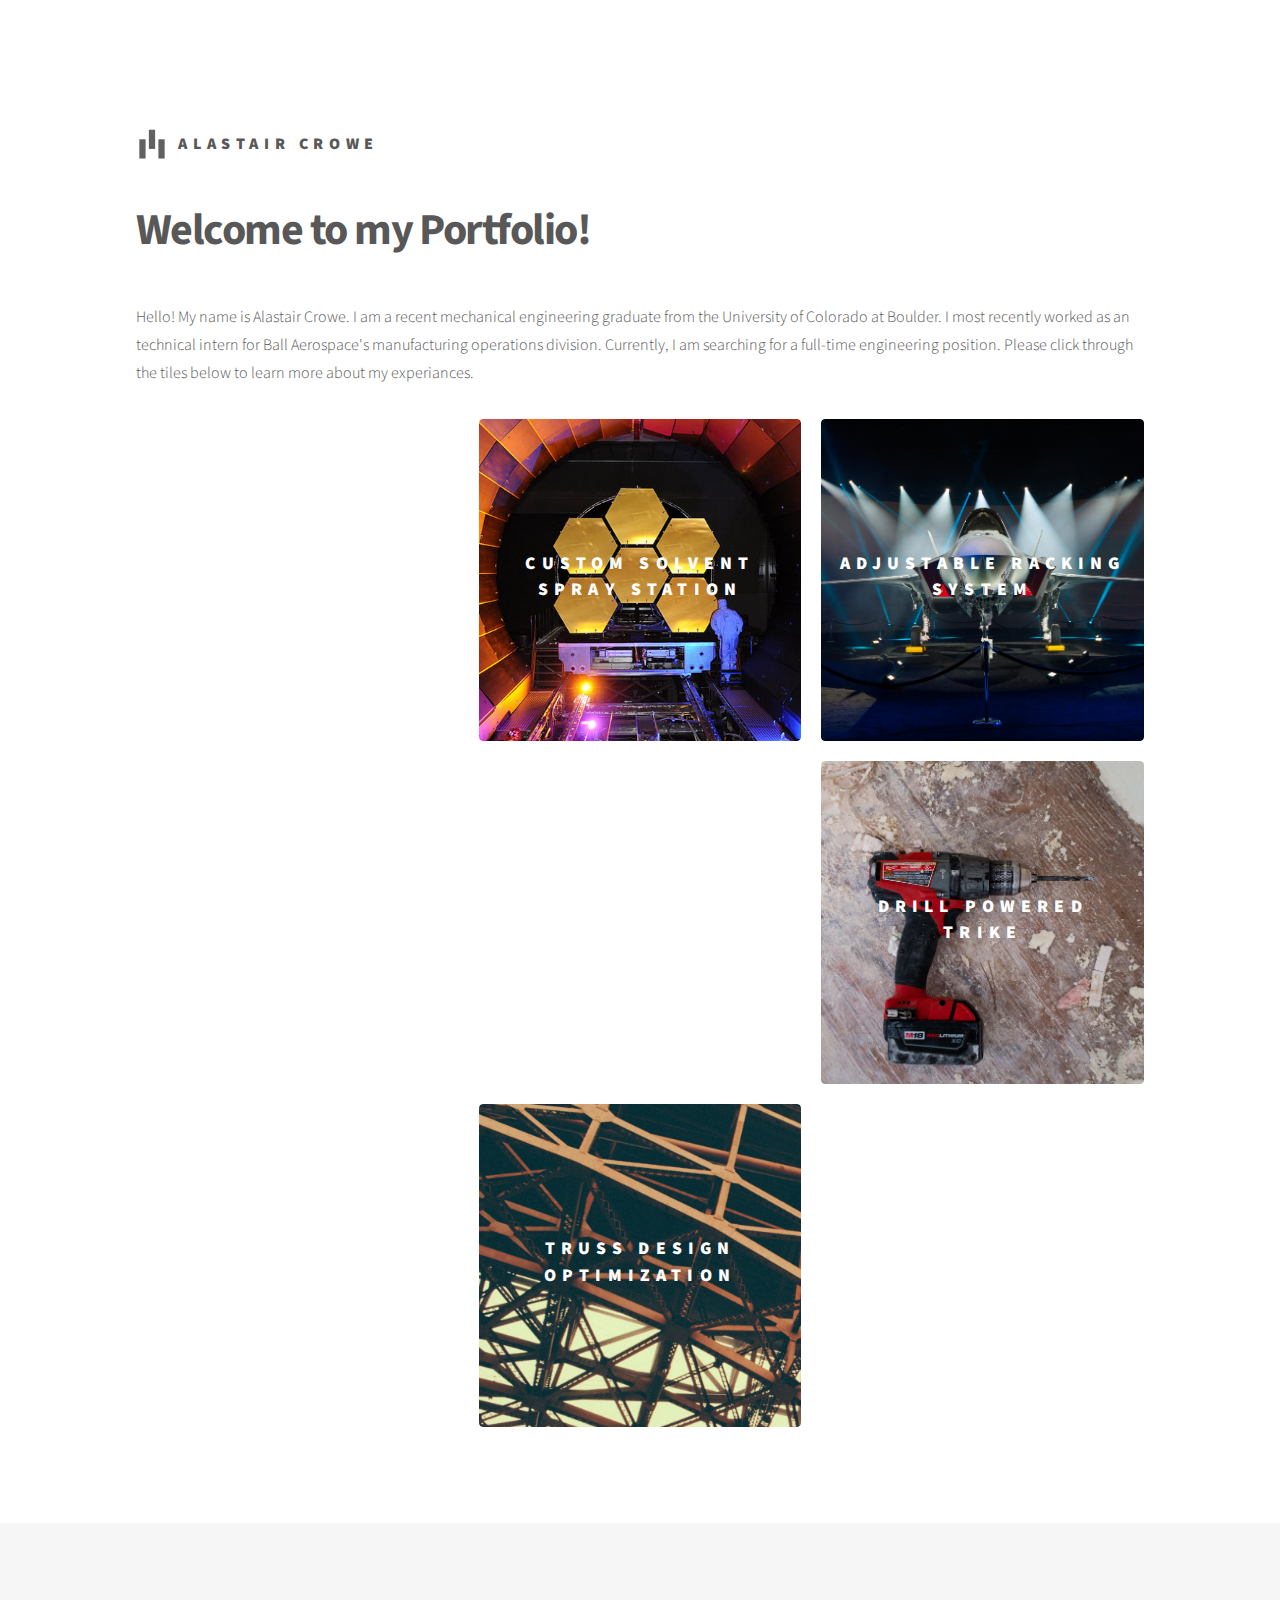
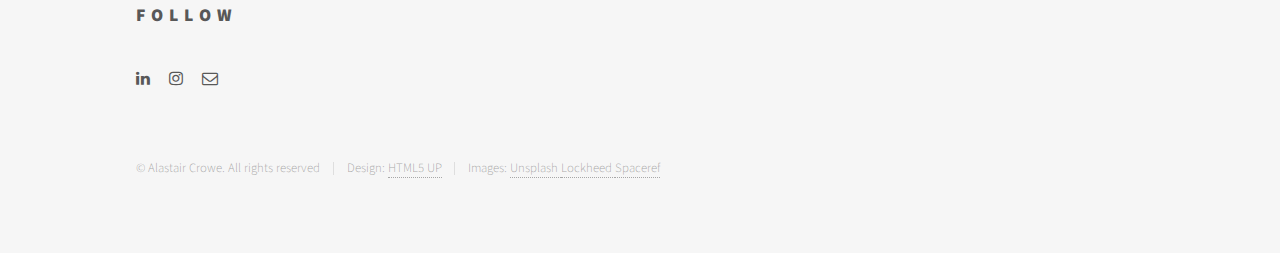
==== commit 3f540cf4: "Updates" ====
--- a/index.html
+++ b/index.html
@@ -24,17 +24,19 @@
 								<a href="index.html" class="logo">
 									<span class="symbol"><img src="images/logo.svg" alt="" /></span><span class="title">Alastair Crowe</span>
 								</a>
+							</header>
 
-
-				<!-- Main -->
-					<div id="main">
-						<div class="inner">
+				                               <!-- Main -->
+					                                   <div id="main">
+					                                      	<div class="inner">
 							<header>
 								<h1>Welcome to my Portfolio!
 								</h1>
 
 								
 							</header>
+
+							<p>Hello! My name is Alastair Crowe. I am a recent mechanical engineering graduate from the University of Colorado at Boulder. I most recently worked as an technical intern for Ball Aerospace's manufacturing operations division. Currently, I am searching for a full-time engineering position. Please click through the tiles below to learn more about my experiances.</p>
 							
 
 							<section class="tiles">
@@ -138,18 +140,18 @@
 
 				<!-- Footer -->
 
-				<section>
-									
-						<ul class="icons">
-							<li><a href="http://linkedin.com/in/alastaircrowe" class="icon style1 fa-linkedin"><span class="label">LinkedIn</span></a></li>
-							
-							<li><a href="contact.html" class="icon style1 fa-envelope-o"><span class="label">Email</span></a></li>
-						</ul>
-					</section>
+
 
 					<footer id="footer">
 							<div class="inner">
-								
+								<section>
+									<h2>Follow</h2>
+									<ul class="icons">
+										<li><a href="http://linkedin.com/in/alastaircrowe" class="icon style1 fa-linkedin"><span class="label">LinkedIn</span></a></li>
+										<li><a href="http://Instagram.com/alastaircrowe" class="icon style1 fa-instagram"><span class="label">Instagram</span></a></li>
+										<li><a href="contact.html" class="icon style1 fa-envelope-o"><span class="label">Email</span></a></li>
+									</ul>
+								</section>
 
 								<ul class="copyright">
 									<li>&copy; Alastair Crowe. All rights reserved</li><li>Design: <a href="http://html5up.net">HTML5 UP</a></li><li>Images: <a href="unsplash.com">Unsplash </a><a href="https://www.flickr.com/photos/lockheedmartin/sets/72157601438420763/with/31091613120/">Lockheed </a><a href="http://spaceref.com/event/28th-national-space-symposium/ball-aerospace-opens-the-aperture-at-28th-annual-national-space-symposium.html">Spaceref</a></li>
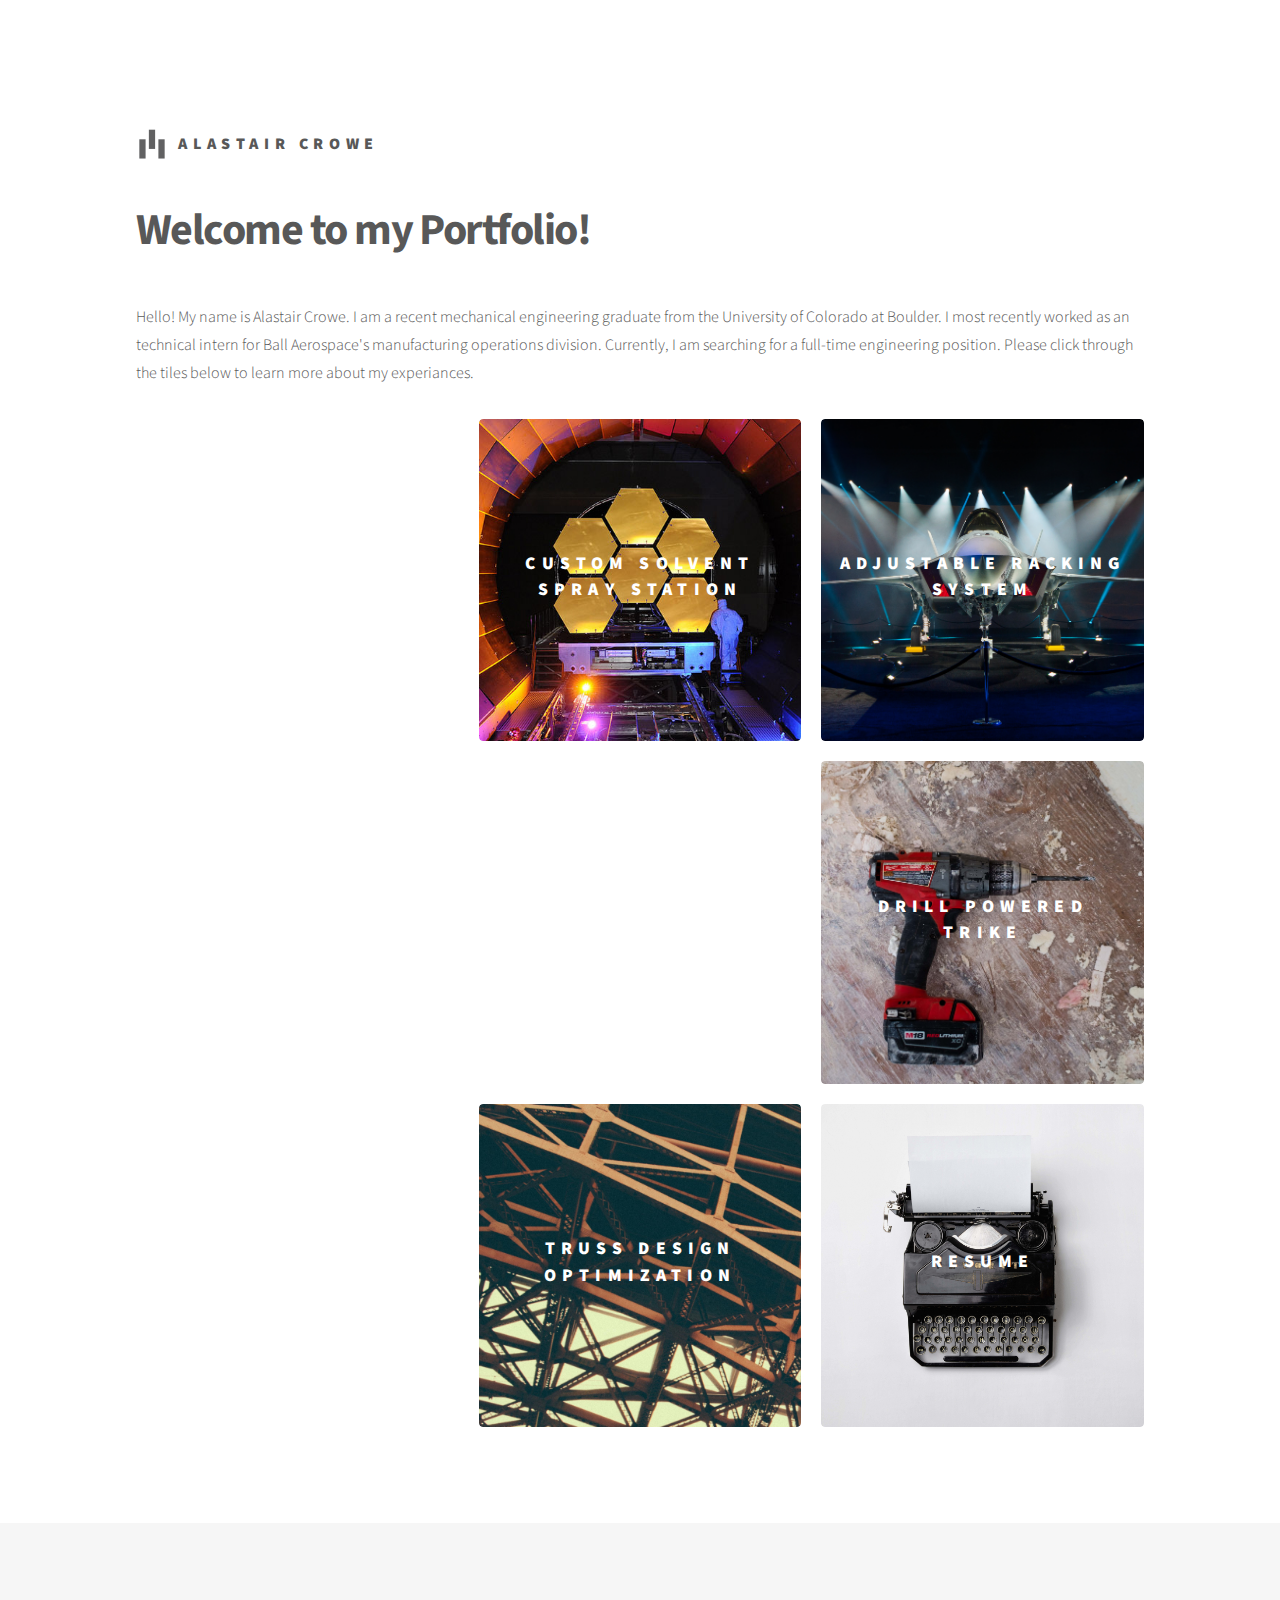
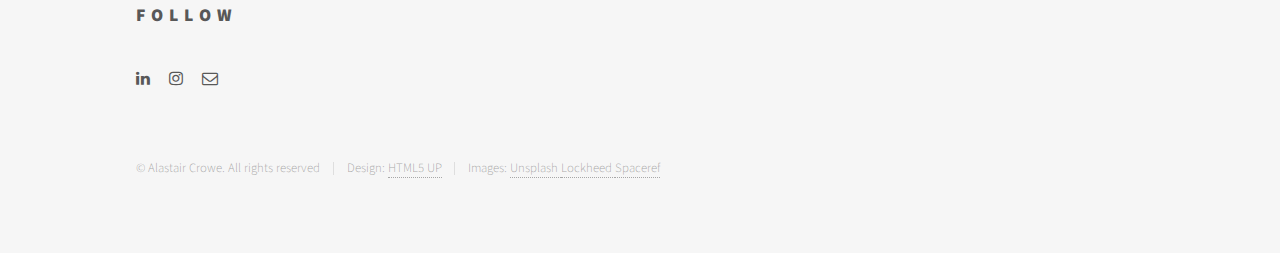
==== commit 8d20aa63: "update" ====
--- a/index.html
+++ b/index.html
@@ -130,6 +130,17 @@
 										</div>
 									</a>
 								</article>
+								<article class="style1">
+									<span class="image">
+										<img src="images/resumepic.jpg" alt="" />
+									</span>
+									<a href="AlastairCrowe_Resume_LateSept18.pdf">
+										<h2>Resume</h2>
+										<div class="content">
+											<p>Click to view the PDF</p>
+										</div>
+									</a>
+								</article>
 
 								
 								
@@ -154,7 +165,7 @@
 								</section>
 
 								<ul class="copyright">
-									<li>&copy; Alastair Crowe. All rights reserved</li><li>Design: <a href="http://html5up.net">HTML5 UP</a></li><li>Images: <a href="unsplash.com">Unsplash </a><a href="https://www.flickr.com/photos/lockheedmartin/sets/72157601438420763/with/31091613120/">Lockheed </a><a href="http://spaceref.com/event/28th-national-space-symposium/ball-aerospace-opens-the-aperture-at-28th-annual-national-space-symposium.html">Spaceref</a></li>
+									<li>&copy; Alastair Crowe. All rights reserved</li><li>Design: <a href="http://html5up.net">HTML5 UP</a></li><li>Images: <a href="http://unsplash.com">Unsplash </a><a href="https://www.flickr.com/photos/lockheedmartin/sets/72157601438420763/with/31091613120/">Lockheed </a><a href="http://spaceref.com/event/28th-national-space-symposium/ball-aerospace-opens-the-aperture-at-28th-annual-national-space-symposium.html">Spaceref</a></li>
 								</ul>
 							</div>
 						</footer>
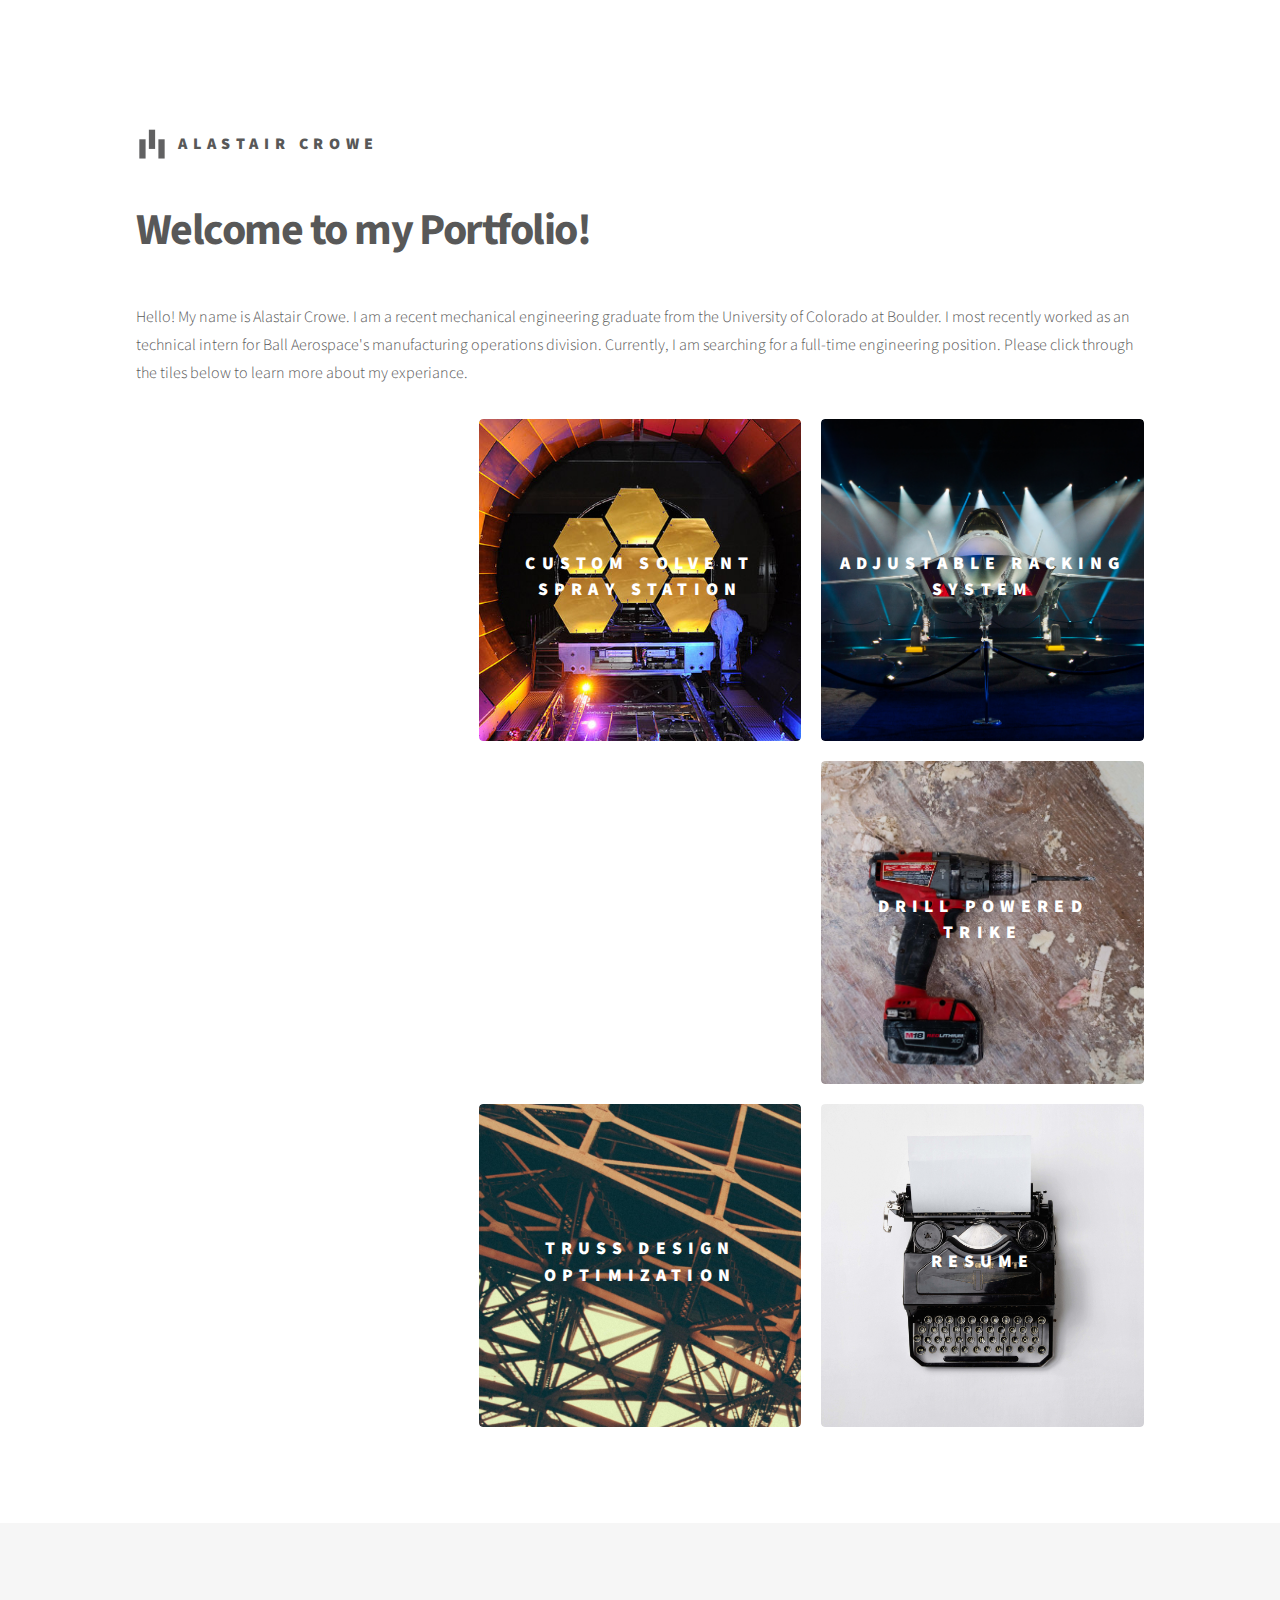
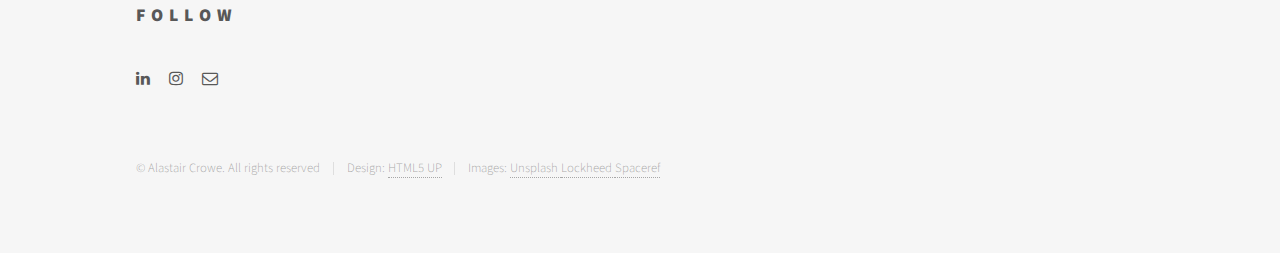
==== commit d7588399: "typo" ====
--- a/index.html
+++ b/index.html
@@ -36,7 +36,7 @@
 								
 							</header>
 
-							<p>Hello! My name is Alastair Crowe. I am a recent mechanical engineering graduate from the University of Colorado at Boulder. I most recently worked as an technical intern for Ball Aerospace's manufacturing operations division. Currently, I am searching for a full-time engineering position. Please click through the tiles below to learn more about my experiances.</p>
+							<p>Hello! My name is Alastair Crowe. I am a recent mechanical engineering graduate from the University of Colorado at Boulder. I most recently worked as an technical intern for Ball Aerospace's manufacturing operations division. Currently, I am searching for a full-time engineering position. Please click through the tiles below to learn more about my experiance.</p>
 							
 
 							<section class="tiles">
@@ -134,7 +134,7 @@
 									<span class="image">
 										<img src="images/resumepic.jpg" alt="" />
 									</span>
-									<a href="AlastairCrowe_Resume_LateSept18.pdf">
+									<a href="AlastairCrowe_Resume_Oct18.pdf">
 										<h2>Resume</h2>
 										<div class="content">
 											<p>Click to view the PDF</p>
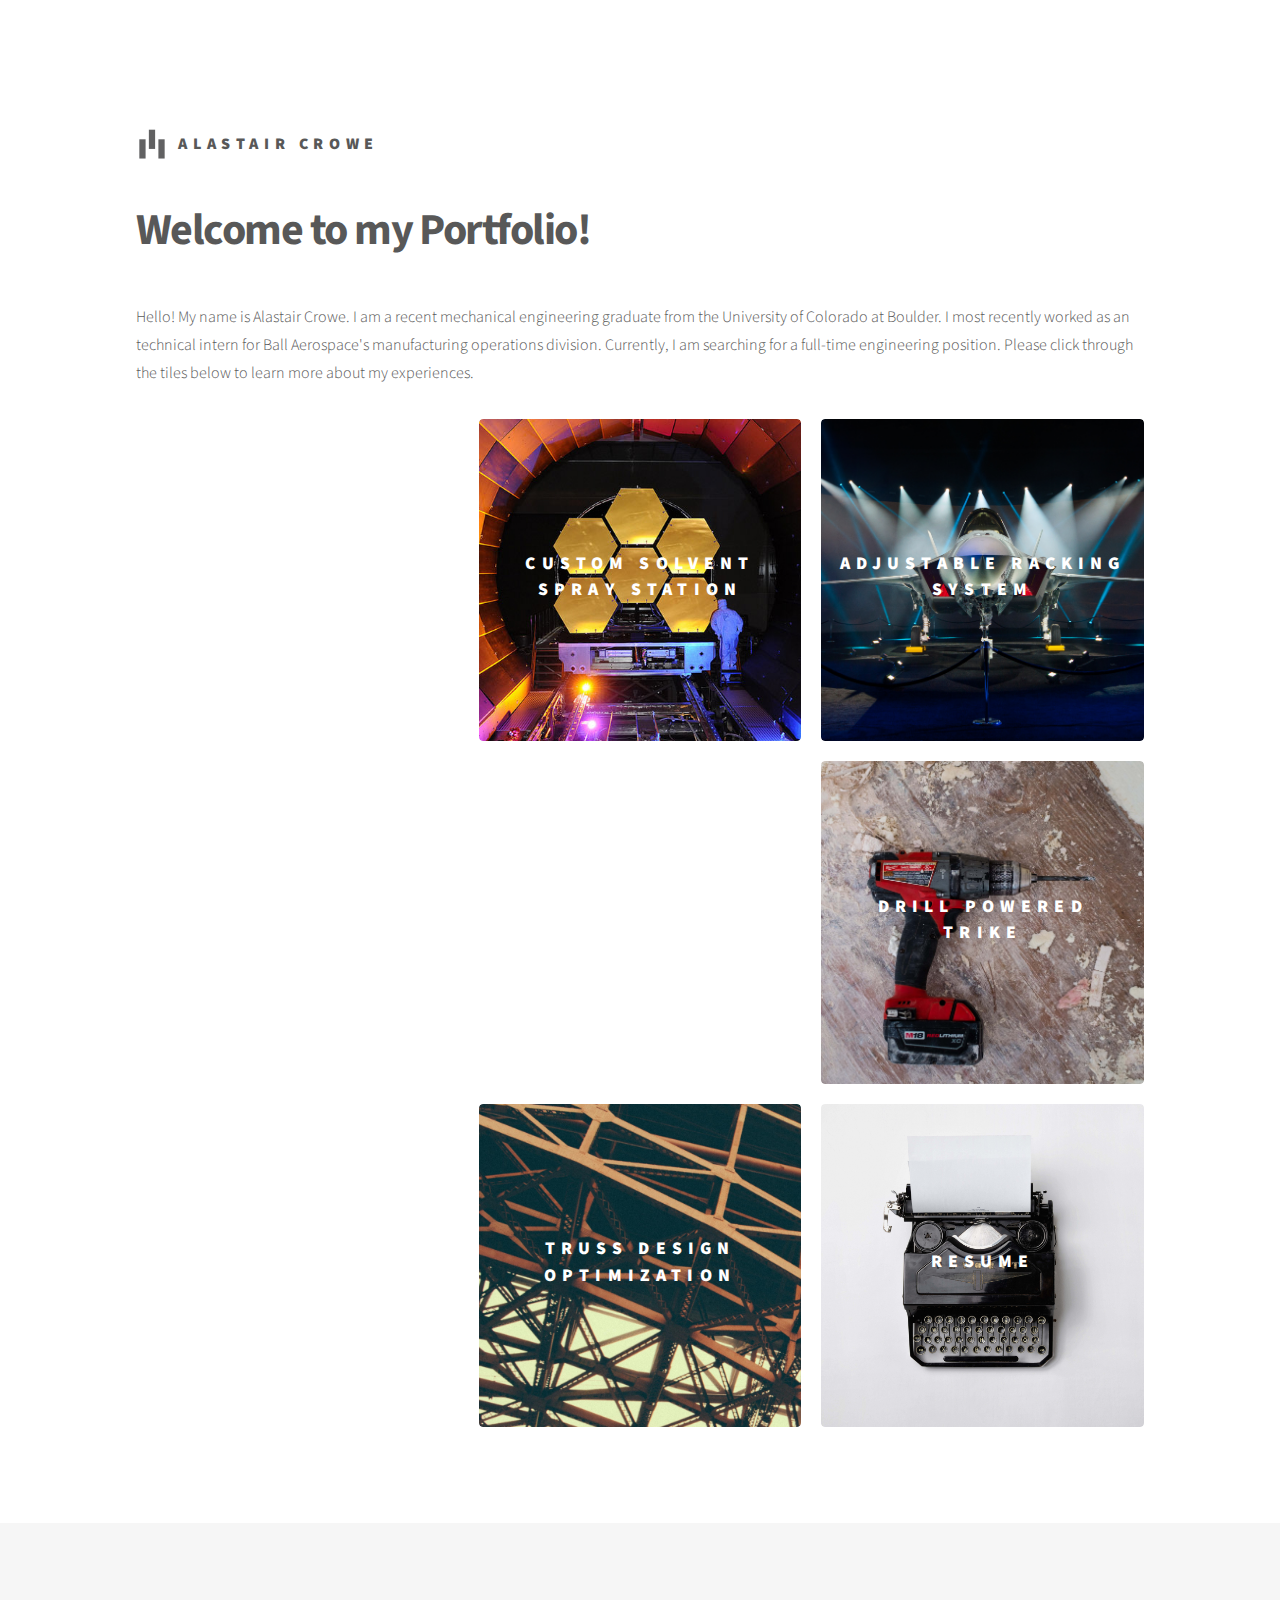
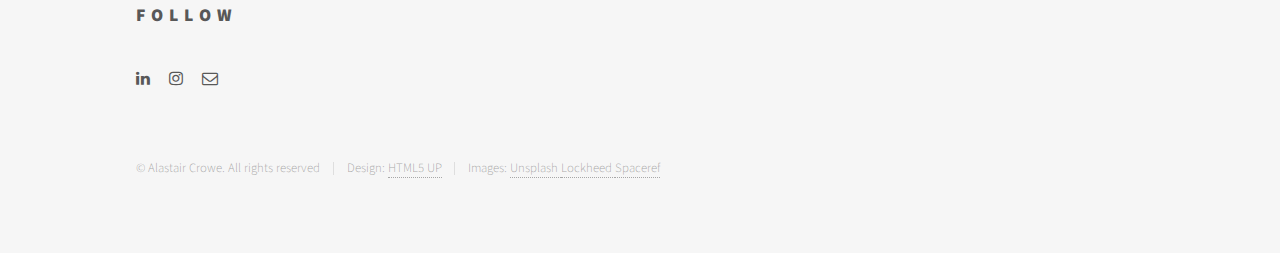
==== commit 3ca0e9b2: "typ" ====
--- a/index.html
+++ b/index.html
@@ -36,7 +36,7 @@
 								
 							</header>
 
-							<p>Hello! My name is Alastair Crowe. I am a recent mechanical engineering graduate from the University of Colorado at Boulder. I most recently worked as an technical intern for Ball Aerospace's manufacturing operations division. Currently, I am searching for a full-time engineering position. Please click through the tiles below to learn more about my experiance.</p>
+							<p>Hello! My name is Alastair Crowe. I am a recent mechanical engineering graduate from the University of Colorado at Boulder. I most recently worked as an technical intern for Ball Aerospace's manufacturing operations division. Currently, I am searching for a full-time engineering position. Please click through the tiles below to learn more about my experiences.</p>
 							
 
 							<section class="tiles">
--- a/assets/css/main.css
+++ b/assets/css/main.css
@@ -151,7 +151,7 @@
 
 		a:hover {
 			border-bottom-color: transparent;
-			color: #f2849e !important;
+			color: #7ecaf6 !important;
 		}
 
 	strong, b {
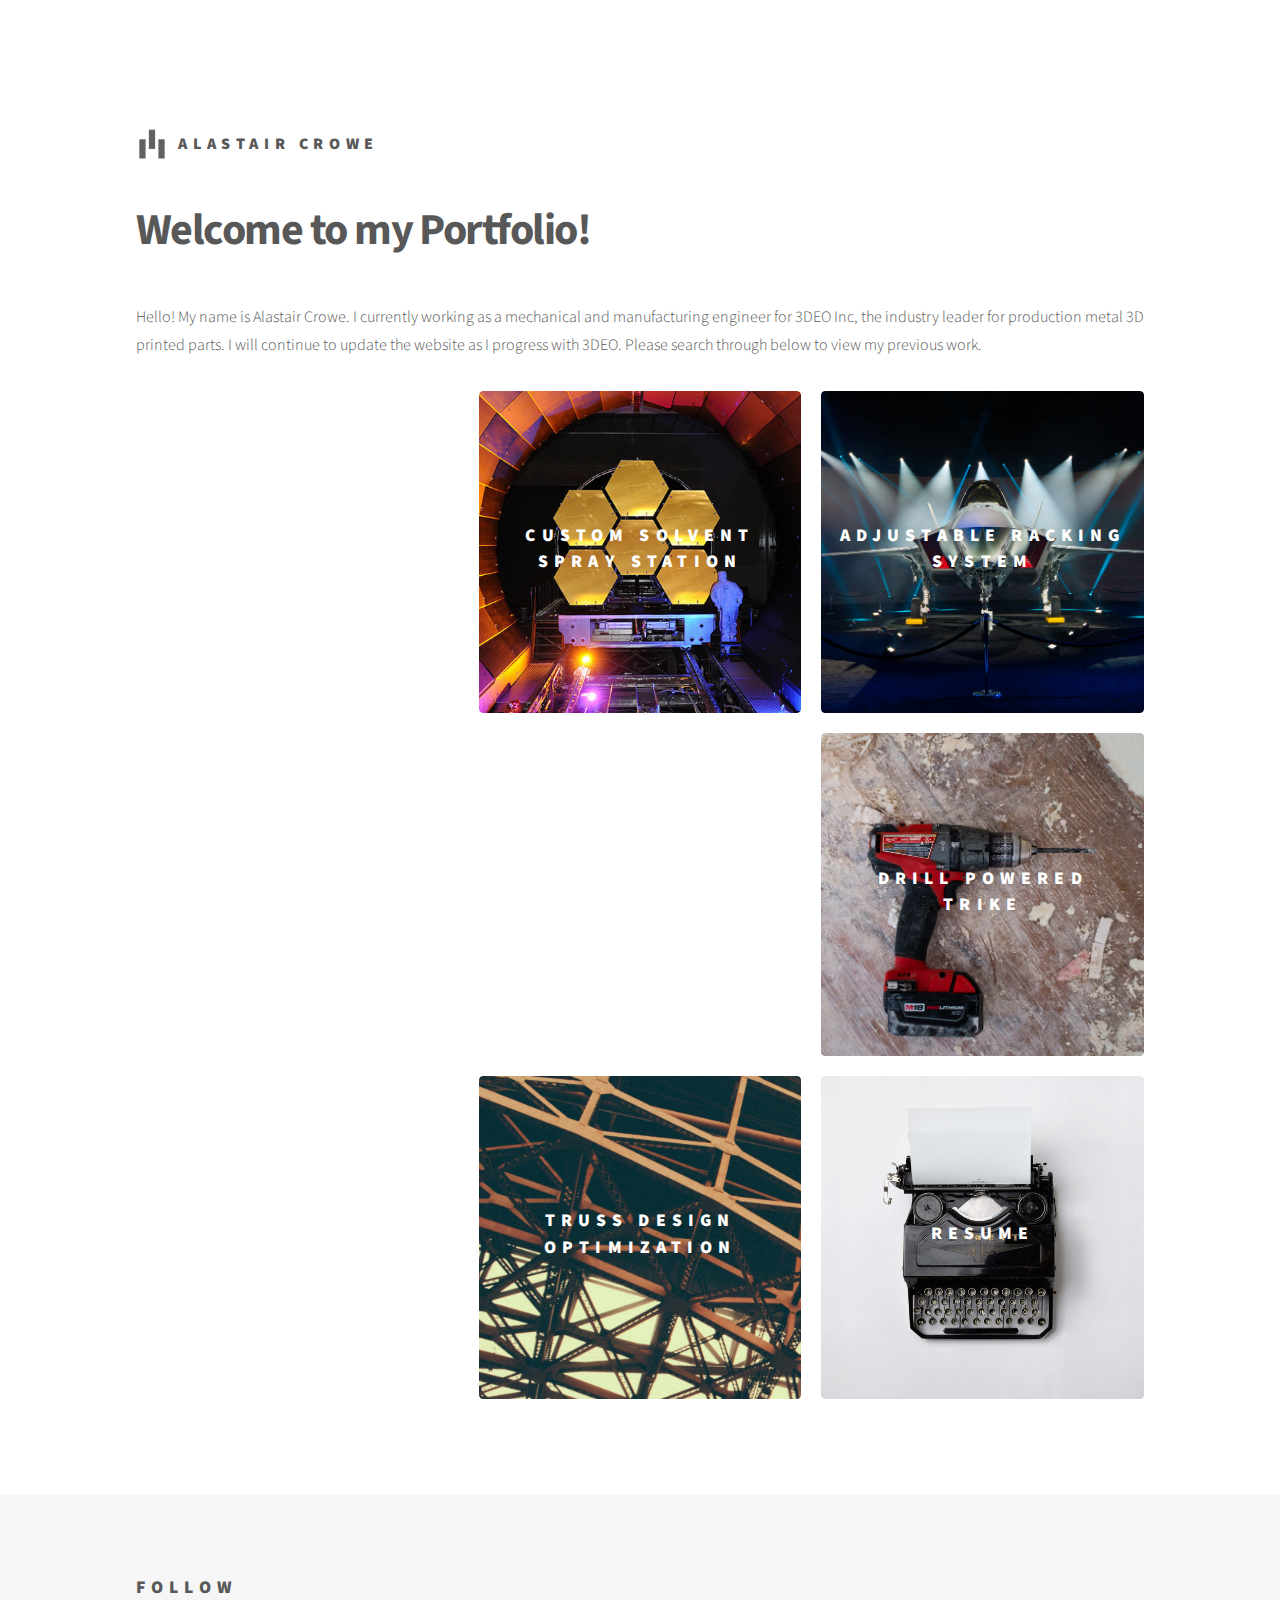
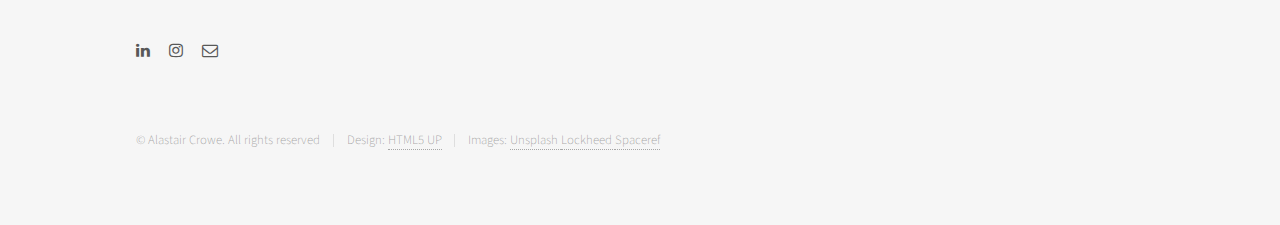
==== commit 8f73c894: "update 2/23/2019" ====
--- a/index.html
+++ b/index.html
@@ -36,7 +36,7 @@
 								
 							</header>
 
-							<p>Hello! My name is Alastair Crowe. I am a recent mechanical engineering graduate from the University of Colorado at Boulder. I most recently worked as an technical intern for Ball Aerospace's manufacturing operations division. Currently, I am searching for a full-time engineering position. Please click through the tiles below to learn more about my experiences.</p>
+							<p>Hello! My name is Alastair Crowe. I currently working as a mechanical and manufacturing engineer for 3DEO Inc, the industry leader for production metal 3D printed parts. I will continue to update the website as I progress with 3DEO. Please search through below to view my previous work.</p>
 							
 
 							<section class="tiles">
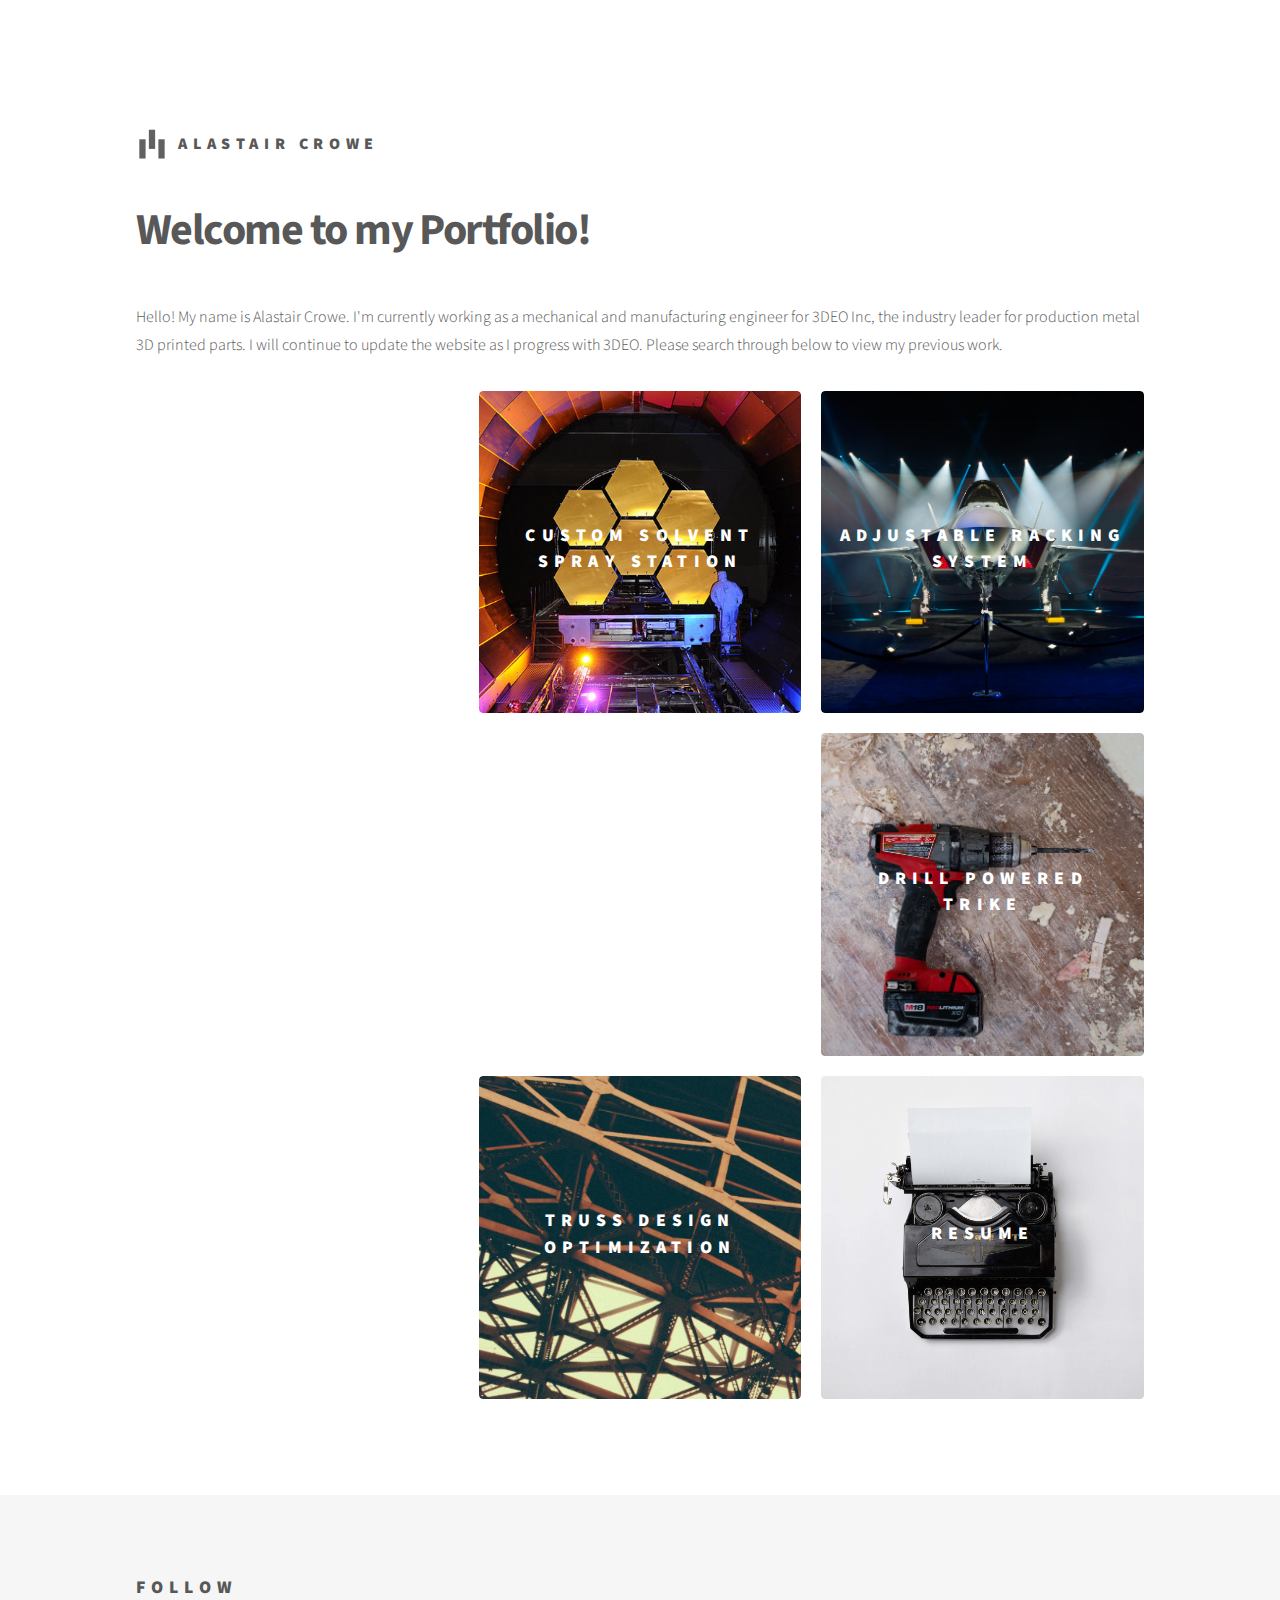
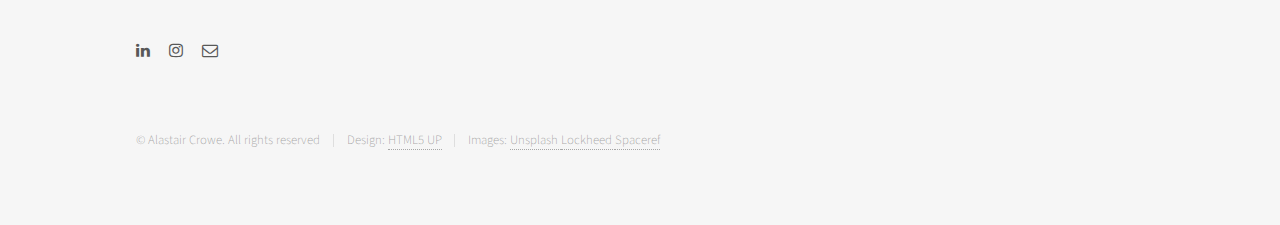
==== commit 53924989: "spelling error" ====
--- a/index.html
+++ b/index.html
@@ -36,7 +36,7 @@
 								
 							</header>
 
-							<p>Hello! My name is Alastair Crowe. I currently working as a mechanical and manufacturing engineer for 3DEO Inc, the industry leader for production metal 3D printed parts. I will continue to update the website as I progress with 3DEO. Please search through below to view my previous work.</p>
+							<p>Hello! My name is Alastair Crowe. I'm currently working as a mechanical and manufacturing engineer for 3DEO Inc, the industry leader for production metal 3D printed parts. I will continue to update the website as I progress with 3DEO. Please search through below to view my previous work.</p>
 							
 
 							<section class="tiles">
